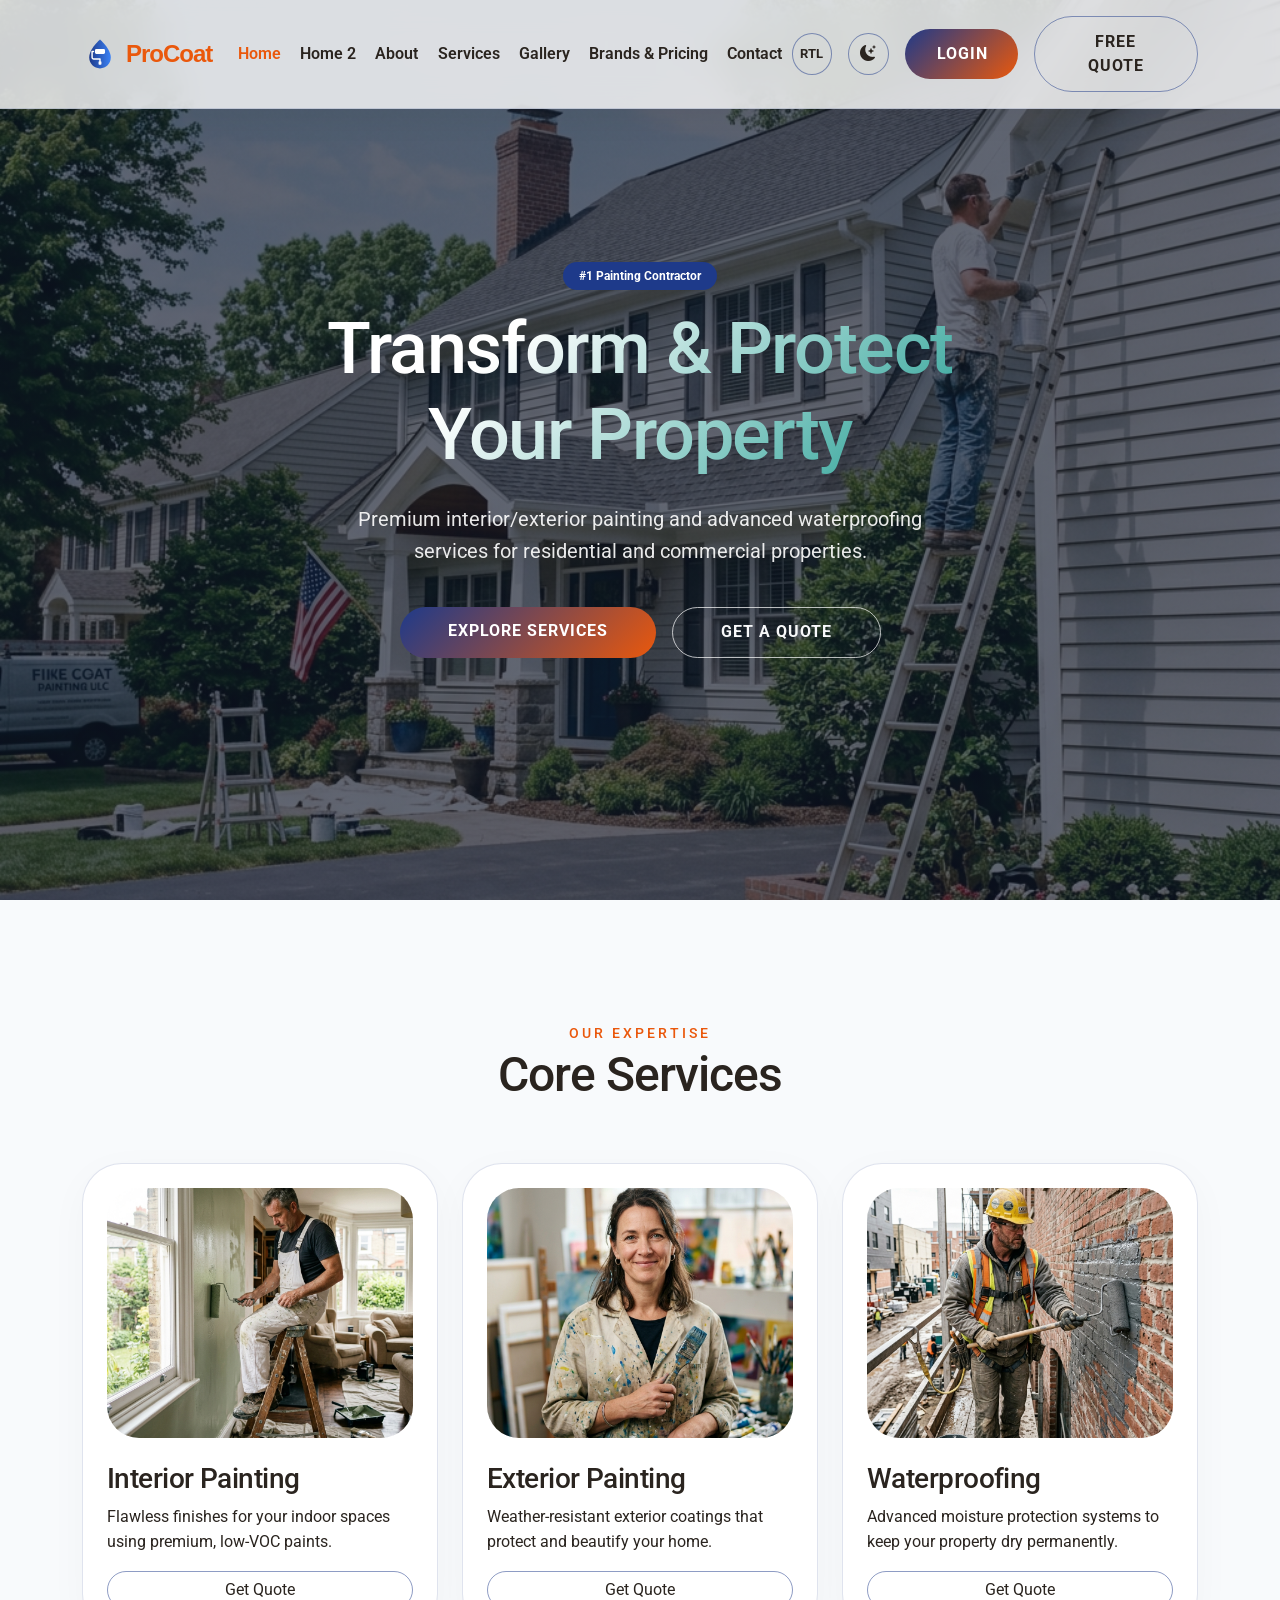
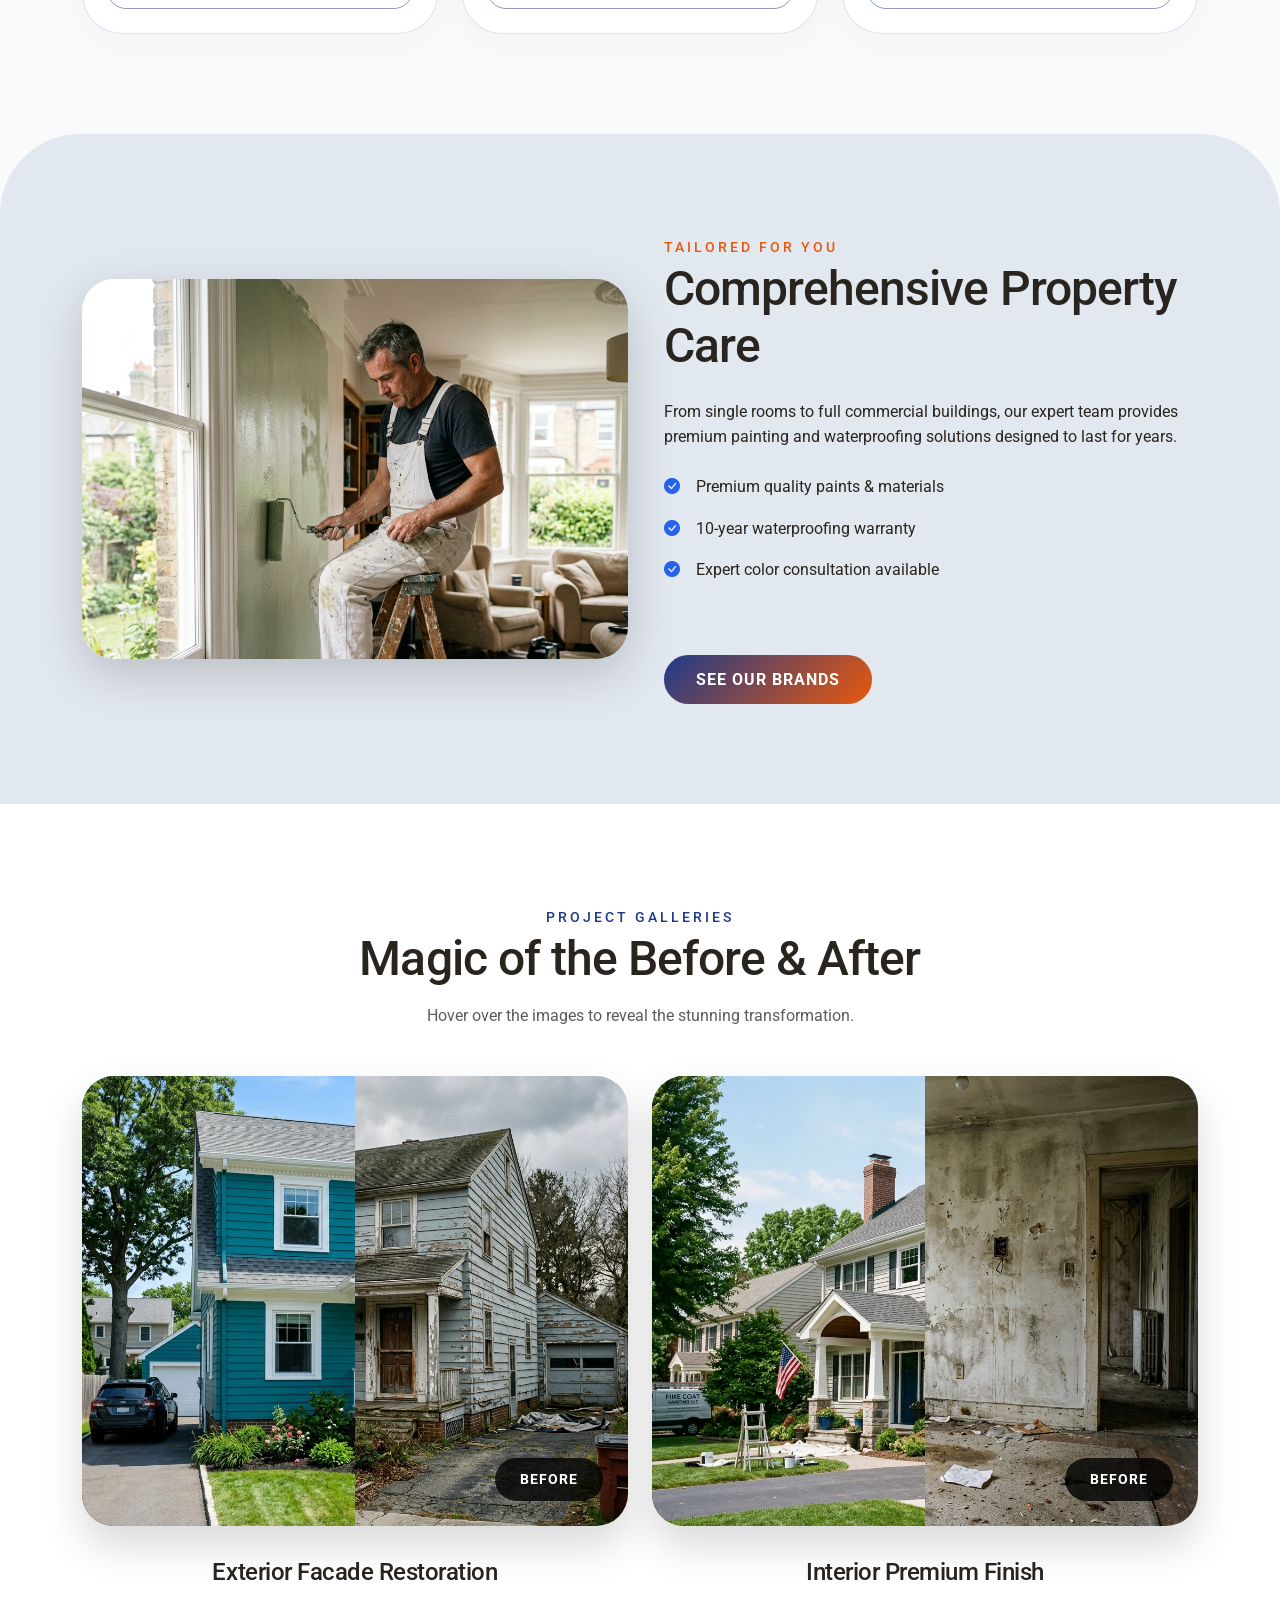
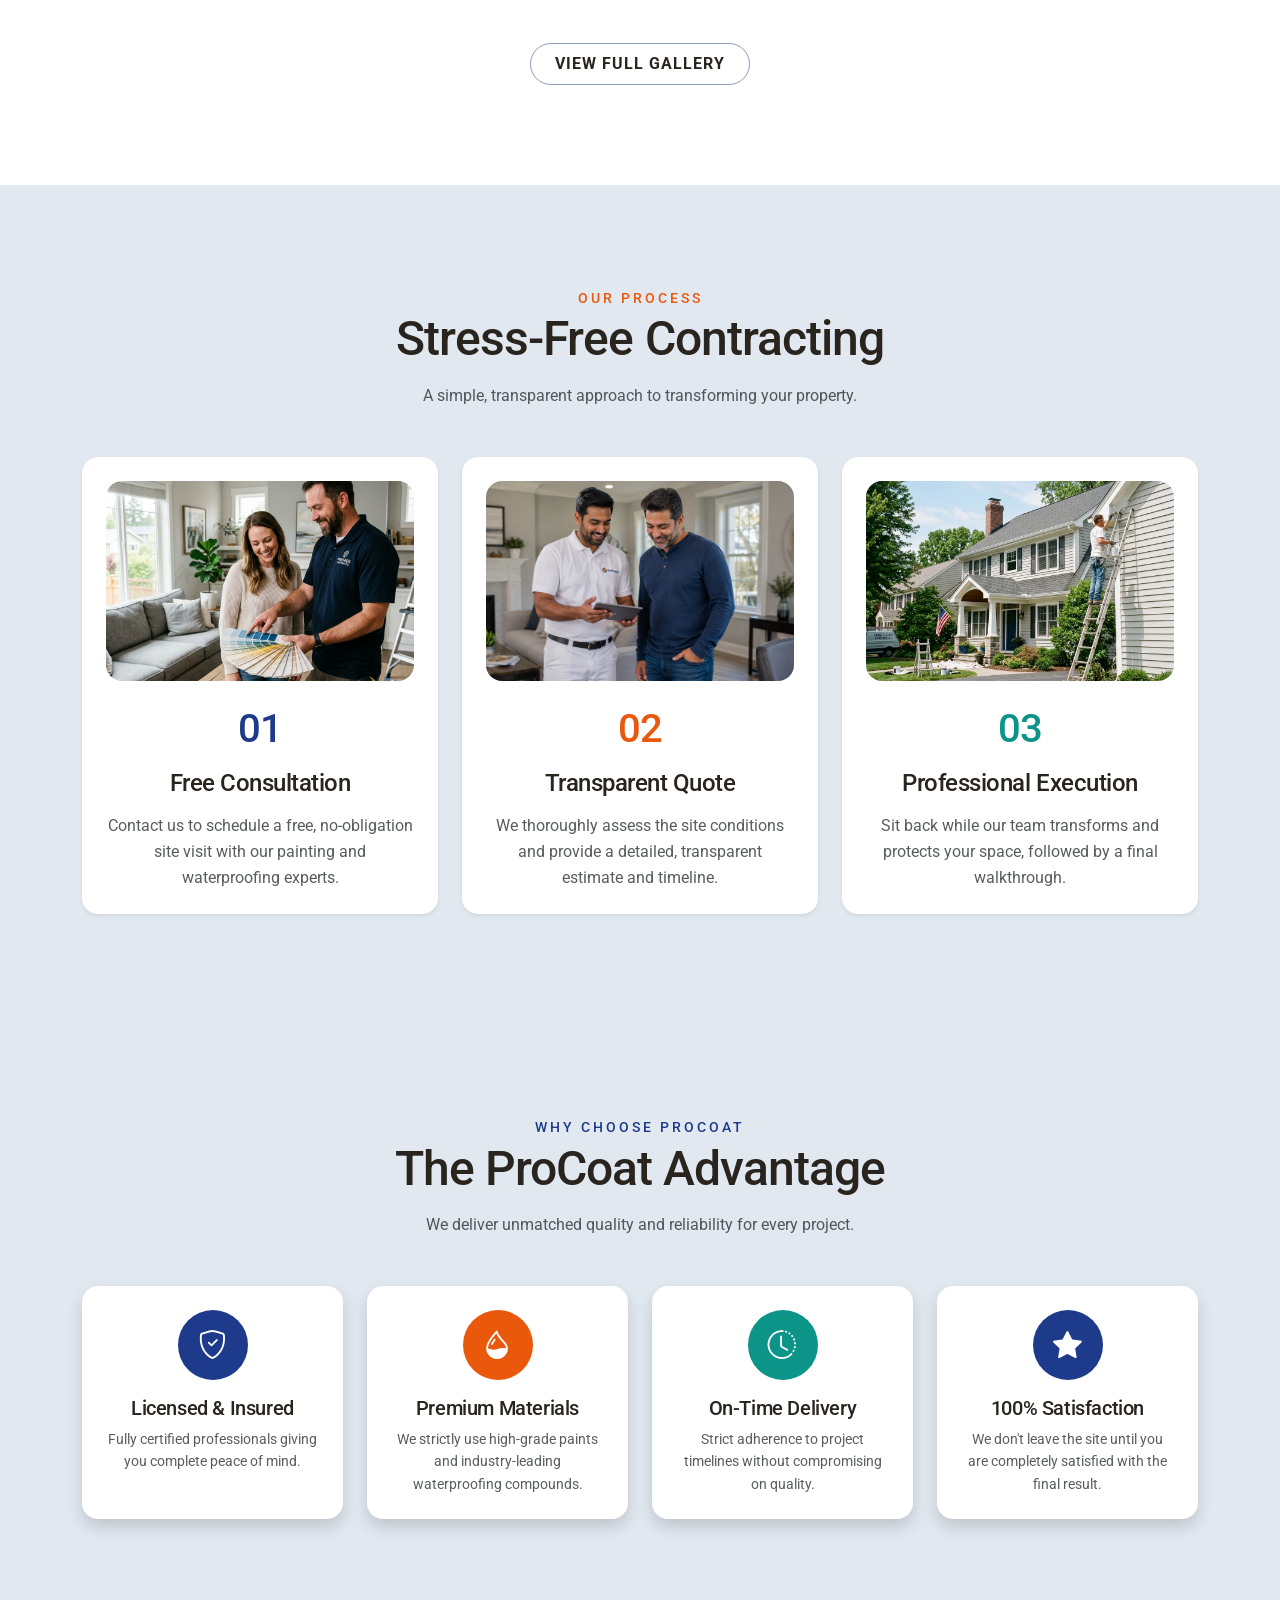
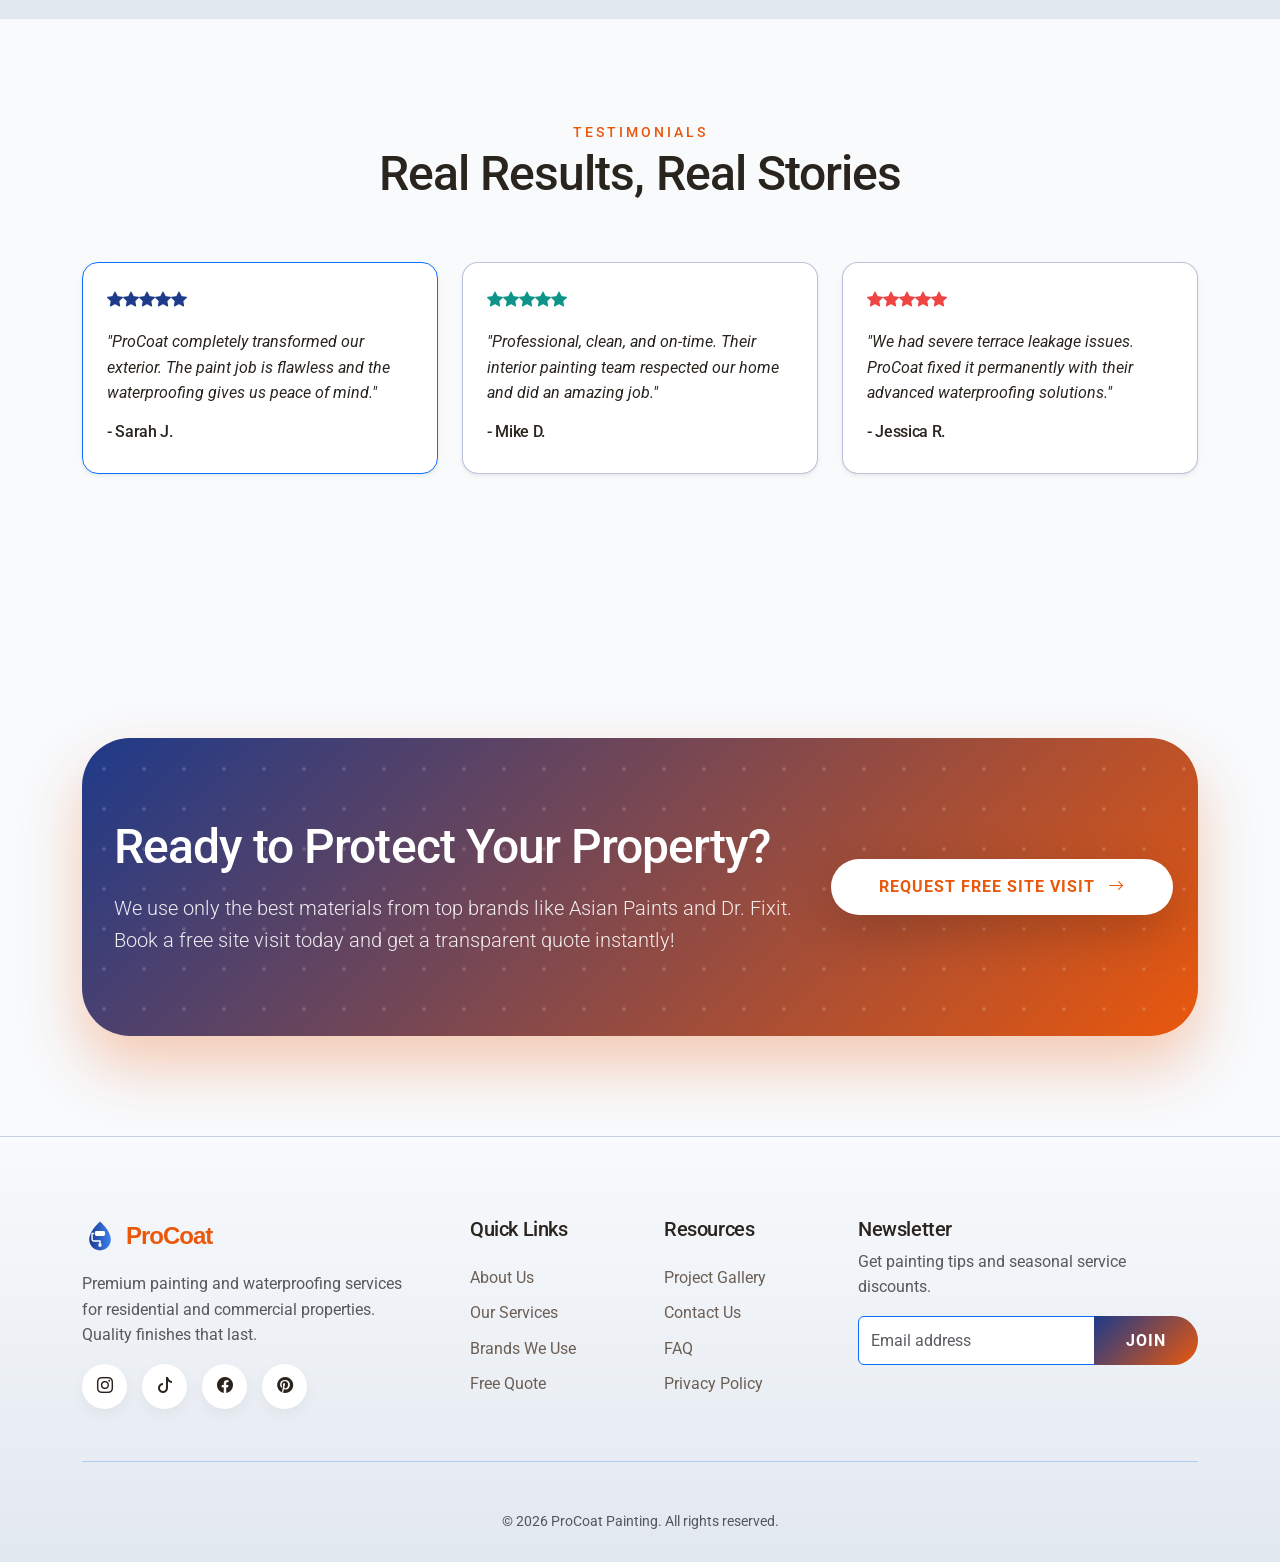
==== index.html @ d63d3aaf "Update logo and fix CSS" ====
<!DOCTYPE html>
<html lang="en">
<head>
    <meta charset="UTF-8">
    <meta name="viewport" content="width=device-width, initial-scale=1.0">
    <title>ProCoat | Premium Painting Service Services for Every Property</title>
    <link rel="icon" href="assets/images/favicon.svg" type="image/svg+xml">
    <meta name="description" content="Premium painting service services for residentials, backyard parties, projects, and corporate propertys. Professional Interior, Exterior, and Waterproofing services.">
    
    <!-- Bootstrap 5 CDN -->
    <link href="https://cdn.jsdelivr.net/npm/bootstrap@5.3.0/dist/css/bootstrap.min.css" rel="stylesheet">
    <!-- Bootstrap Icons -->
    <link rel="stylesheet" href="https://cdn.jsdelivr.net/npm/bootstrap-icons@1.11.0/font/bootstrap-icons.css">
    
    <!-- Custom CSS -->
    <link rel="stylesheet" href="assets/css/style.css">
    <link rel="stylesheet" href="assets/css/dark-mode.css">
    <link rel="stylesheet" href="assets/css/rtl.css">
    
    <style>
        .hero-section {
            background: linear-gradient(rgba(15, 23, 42, 0.65), rgba(15, 23, 42, 0.65)), url('assets/images/exterior_painting.png');
            background-size: cover;
            background-position: center;
            min-height: 100vh;
            display: flex;
            align-items: center;
            color: #ffffff;
        }
        
        .hero-content h1 {
            background: linear-gradient(135deg, #fff 30%, var(--turquoise-splash));
            -webkit-background-clip: text;
            background-clip: text;
            -webkit-text-fill-color: transparent;
            margin-bottom: 1.5rem;
        }
        
        .hero-content p {
            color: rgba(255, 255, 255, 0.9) !important;
        }

        /* Truck Animation */
        @keyframes truckMove {
            0% { transform: translateX(-15px); }
            50% { transform: translateX(15px) translateY(-5px); }
            100% { transform: translateX(-15px); }
        }

        .animated-truck {
            display: inline-block;
            animation: truckMove 4s ease-in-out infinite;
        }
    </style>
</head>
<body data-theme="light">

    <!-- Navbar -->
    <nav class="navbar navbar-expand-xl navbar-custom">
        <div class="container">
            <a class="navbar-brand d-flex align-items-center gap-2" href="index.html" style="text-decoration: none;">
                <svg width="36" height="36" viewBox="0 0 50 50" fill="none" xmlns="http://www.w3.org/2000/svg">
                    <path d="M25 5C25 5 10 18 10 30C10 38.284 16.716 45 25 45C33.284 45 40 38.284 40 30C40 18 25 5 25 5Z" fill="url(#paint_nav)"/>
                    <rect x="18" y="18" width="14" height="7" rx="2" fill="white"/>
                    <path d="M16 21.5H14V30C14 31.105 14.895 32 16 32H25V35" stroke="white" stroke-width="2" stroke-linecap="round" stroke-linejoin="round" fill="none"/>
                    <rect x="23" y="35" width="4" height="5" rx="1" fill="white"/>
                    <defs>
                        <linearGradient id="paint_nav" x1="10" y1="25" x2="40" y2="25" gradientUnits="userSpaceOnUse">
                            <stop stop-color="#1E3A8A"/>
                            <stop offset="1" stop-color="#3B82F6"/>
                        </linearGradient>
                    </defs>
                </svg>
                <span class="fs-4 fw-bolder mb-0" style="color: #1E3A8A; letter-spacing: -1px; font-family: 'Inter', sans-serif;">Pro<span style="color: #3B82F6;">Coat</span></span>
            </a>
            <button class="navbar-toggler" type="button" data-bs-toggle="collapse" data-bs-target="#navbarNav">
                <span class="navbar-toggler-icon"></span>
            </button>
            <div class="collapse navbar-collapse" id="navbarNav">
                                <ul class="navbar-nav mx-auto">
                    <li class="nav-item"><a class="nav-link active" href="index.html">Home</a></li>
                    <li class="nav-item"><a class="nav-link" href="home-2.html">Home 2</a></li>
                    <li class="nav-item"><a class="nav-link" href="about.html">About</a></li>
                    <li class="nav-item"><a class="nav-link" href="services.html">Services</a></li>
                    <li class="nav-item"><a class="nav-link" href="gallery.html">Gallery</a></li>
                    <li class="nav-item"><a class="nav-link" href="pricing.html">Brands & Pricing</a></li>
                    <li class="nav-item"><a class="nav-link" href="contact.html">Contact</a></li>
                    <li class="nav-item d-lg-none mt-2">
                        <div class="d-flex gap-2 px-2 pb-2">
                            <button class="btn btn-project btn-primary-fest flex-fill" onclick="location.href='login.html'">Login</button>
                            <button class="btn btn-project btn-outline-fest flex-fill" onclick="location.href='quote.html'">Free Quote</button>
                        </div>
                    </li>
                </ul>
                <div class="d-flex align-items-center gap-3">
                    <button id="rtl-toggle" class="btn btn-outline-fest nav-icon-btn fw-bold" style="font-size: 0.8rem;">RTL</button>
                    <button id="theme-toggle" class="btn btn-outline-fest nav-icon-btn"><i class="bi bi-moon-stars-fill"></i></button>
                    <button class="btn btn-project btn-primary-fest d-none d-lg-block" onclick="location.href='login.html'">Login</button>
                    <button class="btn btn-project btn-outline-fest d-none d-lg-block" onclick="location.href='quote.html'">Free Quote</button>
                </div>
            </div>
        </div>
    </nav>

    <!-- Hero Section -->
    <header class="hero-section">
        
        <div class="container">
            <div class="row align-items-center justify-content-center">
                <div class="col-lg-8 hero-content text-center" style="z-index: 1;">
                    <span class="badge bg-primary text-dark mb-3 px-3 py-2 rounded-pill">#1 Painting Contractor</span>
                    <h1>Transform & Protect Your Property</h1>
                    <p class="mx-auto">Premium interior/exterior painting and advanced waterproofing services for residential and commercial properties.</p>
                    <div class="d-grid gap-3 d-sm-flex justify-content-sm-center">
                        <a href="services.html" class="btn btn-project btn-primary-fest px-5">Explore Services</a>
                        <a href="quote.html" class="btn btn-project btn-outline-light px-5" style="border: 1px solid rgba(255, 255, 255, 0.7) !important;">Get a Quote</a>
                    </div>
                </div>
            </div>
        </div>
    </header>

    <!-- Section 1: Featured Painting Services -->
    <section class="section-padding">
        <div class="container">
            <div class="section-title">
                <span>Our Expertise</span>
                <h2>Core Services</h2>
            </div>
            <div class="row g-4">
                <div class="col-lg-4 col-md-6">
                    <div class="service-card text-center text-lg-start">
                        <div class="img-wrapper">
                            <img src="assets/images/painter_interior.png" alt="Interior Painting">
                        </div>
                        <h3>Interior Painting</h3>
                        <p>Flawless finishes for your indoor spaces using premium, low-VOC paints.</p>
                        <a href="quote.html" class="btn btn-outline-fest w-100">Get Quote</a>
                    </div>
                </div>
                <div class="col-lg-4 col-md-6">
                    <div class="service-card text-center text-lg-start">
                        <div class="img-wrapper">
                            <img src="assets/images/painter_portrait.png" alt="Exterior Painting">
                        </div>
                        <h3>Exterior Painting</h3>
                        <p>Weather-resistant exterior coatings that protect and beautify your home.</p>
                        <a href="quote.html" class="btn btn-outline-fest w-100">Get Quote</a>
                    </div>
                </div>
                <div class="col-lg-4 col-md-6 mx-auto">
                    <div class="service-card text-center text-lg-start">
                        <div class="img-wrapper">
                            <img src="assets/images/waterproofing_expert.png" alt="Waterproofing">
                        </div>
                        <h3>Waterproofing</h3>
                        <p>Advanced moisture protection systems to keep your property dry permanently.</p>
                        <a href="quote.html" class="btn btn-outline-fest w-100">Get Quote</a>
                    </div>
                </div>
            </div>
        </div>
    </section>

    <!-- Section 2: Residential & Property Packages -->
    <section class="section-padding" style="background: var(--secondary-bg); border-radius: 5rem 5rem 0 0;">
        <div class="container">
            <div class="row align-items-center">
                <div class="col-lg-6 mb-4 mb-lg-0">
                    <img src="assets/images/painter_interior.png" class="img-fluid rounded-5 shadow-lg" alt="House Painting" style="max-height: 380px; width: 100%; object-fit: cover; object-position: top;">
                </div>
                <div class="col-lg-6 px-lg-4 text-center text-lg-start">
                    <div class="section-title text-center text-lg-start mb-4">
                        <span>Tailored for You</span>
                        <h2>Comprehensive Property Care</h2>
                    </div>
                    <p class="mb-4">From single rooms to full commercial buildings, our expert team provides premium painting and waterproofing solutions designed to last for years.</p>
                    <ul class="list-unstyled mb-5 d-inline-block text-start">
                        <li class="mb-3 d-flex align-items-center gap-3"><i class="bi bi-check-circle-fill text-success"></i> Premium quality paints & materials</li>
                        <li class="mb-3 d-flex align-items-center gap-3"><i class="bi bi-check-circle-fill text-success"></i> 10-year waterproofing warranty</li>
                        <li class="mb-3 d-flex align-items-center gap-3"><i class="bi bi-check-circle-fill text-success"></i> Expert color consultation available</li>
                    </ul>
                    <div class="mt-2">
                        <a href="brands.html" class="btn btn-project btn-primary-fest">See Our Brands</a>
                    </div>
                </div>
            </div>
        </div>
    </section>


    
    <!-- Unique Section 1: Interactive Transformations -->
    <section class="section-padding" style="background: var(--card-bg);">
        <div class="container">
            <div class="section-title text-center mb-5">
                <span class="text-primary">Project Galleries</span>
                <h2>Magic of the Before & After</h2>
                <p class="text-muted mt-2">Hover over the images to reveal the stunning transformation.</p>
            </div>
            <div class="row g-4">
                <div class="col-lg-6">
                    <div class="ba-showcase-wrap">
                        <!-- Before Image (Bottom) -->
                        <img src="assets/images/before_after_exterior_before.png" class="ba-img" alt="Before Exterior Painting">
                        <!-- After Image (Top with clip-path) -->
                        <img src="assets/images/before_after_exterior_after.png" class="ba-img ba-after" alt="After Exterior Painting">
                        
                        <div class="ba-label ba-label-before">Before</div>
                        <div class="ba-label ba-label-after">After Transformation</div>
                    </div>
                    <h4 class="text-center">Exterior Facade Restoration</h4>
                </div>
                <div class="col-lg-6">
                    <div class="ba-showcase-wrap">
                        <!-- Before Image (Bottom) -->
                        <img src="assets/images/before_after_interior_before.png" class="ba-img" alt="Before Waterproofing">
                        <!-- After Image (Top with clip-path) -->
                        <img src="assets/images/exterior_painting.png" class="ba-img ba-after" alt="After Interior Painting">
                        
                        <div class="ba-label ba-label-before">Before</div>
                        <div class="ba-label ba-label-after">After Transformation</div>
                    </div>
                    <h4 class="text-center">Interior Premium Finish</h4>
                </div>
            </div>
            <div class="text-center mt-5">
                <a href="gallery.html" class="btn btn-project btn-outline-fest px-4 py-2">View Full Gallery</a>
            </div>
        </div>
    </section>



    <!-- Section 4: How It Works -->
    <section class="section-padding" style="background: var(--secondary-bg);">
        <div class="container">
            <div class="section-title text-center mb-5">
                <span class="text-info">Our Process</span>
                <h2 class="text-main">Stress-Free Contracting</h2>
                <p class="text-muted mt-2">A simple, transparent approach to transforming your property.</p>
            </div>
            <div class="row g-4 justify-content-center">
                <!-- Step 1 -->
                <div class="col-md-6 col-lg-4">
                    <div class="service-card p-4 text-center h-100 shadow-sm border-0 rounded-4" style="background: var(--card-bg);">
                        <img src="assets/images/contractor_client.png" class="img-fluid rounded-4 mb-4" alt="Consultation" style="height: 200px; width: 100%; object-fit: cover;">
                        <div class="h1 text-primary fw-bold mb-3">01</div>
                        <h4 class="text-main mb-3">Free Consultation</h4>
                        <p class="text-muted mb-0">Contact us to schedule a free, no-obligation site visit with our painting and waterproofing experts.</p>
                    </div>
                </div>
                <!-- Step 2 -->
                <div class="col-md-6 col-lg-4">
                    <div class="service-card p-4 text-center h-100 shadow-sm border-0 rounded-4" style="background: var(--card-bg);">
                        <img src="assets/images/hero_pricing.png" class="img-fluid rounded-4 mb-4" alt="Estimate" style="height: 200px; width: 100%; object-fit: cover;">
                        <div class="h1 text-orange fw-bold mb-3">02</div>
                        <h4 class="text-main mb-3">Transparent Quote</h4>
                        <p class="text-muted mb-0">We thoroughly assess the site conditions and provide a detailed, transparent estimate and timeline.</p>
                    </div>
                </div>
                <!-- Step 3 -->
                <div class="col-md-6 col-lg-4">
                    <div class="service-card p-4 text-center h-100 shadow-sm border-0 rounded-4" style="background: var(--card-bg);">
                        <img src="assets/images/exterior_painting.png" class="img-fluid rounded-4 mb-4" alt="Execution" style="height: 200px; width: 100%; object-fit: cover;">
                        <div class="h1 text-info fw-bold mb-3">03</div>
                        <h4 class="text-main mb-3">Professional Execution</h4>
                        <p class="text-muted mb-0">Sit back while our team transforms and protects your space, followed by a final walkthrough.</p>
                    </div>
                </div>
            </div>
        </div>
    </section>

    
    <!-- New Section: Why Choose Us -->
    <section class="section-padding" style="background: var(--secondary-bg);">
        <div class="container">
            <div class="section-title text-center mb-5">
                <span class="text-primary">Why Choose ProCoat</span>
                <h2>The ProCoat Advantage</h2>
                <p class="text-muted mt-2">We deliver unmatched quality and reliability for every project.</p>
            </div>
            <div class="row g-4 text-center">
                <div class="col-md-6 col-lg-3">
                    <div class="p-4 rounded-4 h-100 shadow border-0" style="background: var(--card-bg); transition: transform 0.3s ease;" onmouseover="this.style.transform='translateY(-10px)'" onmouseout="this.style.transform='translateY(0)'">
                        <div class="icon-circle bg-primary text-white mb-3 mx-auto d-flex align-items-center justify-content-center" style="width: 70px; height: 70px; border-radius: 50%; font-size: 1.8rem;">
                            <i class="bi bi-shield-check"></i>
                        </div>
                        <h5 class="fw-bold">Licensed & Insured</h5>
                        <p class="text-muted mb-0 small">Fully certified professionals giving you complete peace of mind.</p>
                    </div>
                </div>
                <div class="col-md-6 col-lg-3">
                    <div class="p-4 rounded-4 h-100 shadow border-0" style="background: var(--card-bg); transition: transform 0.3s ease;" onmouseover="this.style.transform='translateY(-10px)'" onmouseout="this.style.transform='translateY(0)'">
                        <div class="icon-circle text-white mb-3 mx-auto d-flex align-items-center justify-content-center" style="background: var(--sky-orange); width: 70px; height: 70px; border-radius: 50%; font-size: 1.8rem;">
                            <i class="bi bi-droplet-half"></i>
                        </div>
                        <h5 class="fw-bold">Premium Materials</h5>
                        <p class="text-muted mb-0 small">We strictly use high-grade paints and industry-leading waterproofing compounds.</p>
                    </div>
                </div>
                <div class="col-md-6 col-lg-3">
                    <div class="p-4 rounded-4 h-100 shadow border-0" style="background: var(--card-bg); transition: transform 0.3s ease;" onmouseover="this.style.transform='translateY(-10px)'" onmouseout="this.style.transform='translateY(0)'">
                        <div class="icon-circle bg-info text-white mb-3 mx-auto d-flex align-items-center justify-content-center" style="width: 70px; height: 70px; border-radius: 50%; font-size: 1.8rem;">
                            <i class="bi bi-clock-history"></i>
                        </div>
                        <h5 class="fw-bold">On-Time Delivery</h5>
                        <p class="text-muted mb-0 small">Strict adherence to project timelines without compromising on quality.</p>
                    </div>
                </div>
                <div class="col-md-6 col-lg-3">
                    <div class="p-4 rounded-4 h-100 shadow border-0" style="background: var(--card-bg); transition: transform 0.3s ease;" onmouseover="this.style.transform='translateY(-10px)'" onmouseout="this.style.transform='translateY(0)'">
                        <div class="icon-circle text-white mb-3 mx-auto d-flex align-items-center justify-content-center" style="background: var(--sunflower-yellow); width: 70px; height: 70px; border-radius: 50%; font-size: 1.8rem;">
                            <i class="bi bi-star-fill"></i>
                        </div>
                        <h5 class="fw-bold">100% Satisfaction</h5>
                        <p class="text-muted mb-0 small">We don't leave the site until you are completely satisfied with the final result.</p>
                    </div>
                </div>
            </div>
        </div>
    </section>

    <!-- Section 5: Customer Project Highlights -->
    <section class="section-padding">
        <div class="container">
            <div class="section-title">
                <span>Testimonials</span>
                <h2>Real Results, Real Stories</h2>
            </div>
            <div class="row g-4">
                <div class="col-md-4">
                    <div class="p-4 rounded-4 shadow-sm border border-primary h-100 d-flex flex-column" style="background: var(--card-bg);">
                        <div class="mb-3 text-primary">
                            <i class="bi bi-star-fill"></i><i class="bi bi-star-fill"></i><i class="bi bi-star-fill"></i><i class="bi bi-star-fill"></i><i class="bi bi-star-fill"></i>
                        </div>
                        <p class="fst-italic">"ProCoat completely transformed our exterior. The paint job is flawless and the waterproofing gives us peace of mind."</p>
                        <h6 class="fw-bold mt-auto">- Sarah J.</h6>
                    </div>
                </div>
                <div class="col-md-4">
                    <div class="p-4 rounded-4 shadow-sm border border-info h-100 d-flex flex-column" style="background: var(--card-bg);">
                        <div class="mb-3 text-info">
                            <i class="bi bi-star-fill"></i><i class="bi bi-star-fill"></i><i class="bi bi-star-fill"></i><i class="bi bi-star-fill"></i><i class="bi bi-star-fill"></i>
                        </div>
                        <p class="fst-italic">"Professional, clean, and on-time. Their interior painting team respected our home and did an amazing job."</p>
                        <h6 class="fw-bold mt-auto">- Mike D.</h6>
                    </div>
                </div>
                <div class="col-md-4">
                    <div class="p-4 rounded-4 shadow-sm border border-danger h-100 d-flex flex-column" style="background: var(--card-bg);">
                        <div class="mb-3 text-danger">
                            <i class="bi bi-star-fill"></i><i class="bi bi-star-fill"></i><i class="bi bi-star-fill"></i><i class="bi bi-star-fill"></i><i class="bi bi-star-fill"></i>
                        </div>
                        <p class="fst-italic">"We had severe terrace leakage issues. ProCoat fixed it permanently with their advanced waterproofing solutions."</p>
                        <h6 class="fw-bold mt-auto">- Jessica R.</h6>
                    </div>
                </div>
            </div>
        </div>
    </section>

    <!-- Footer -->

    <!-- Unique Section 2: Floating CTA -->
    <section class="section-padding">
        <div class="container">
            <div class="floating-cta-section">
                <div class="floating-cta-bg-pattern"></div>
                <div class="floating-cta-content row align-items-center">
                    <div class="col-lg-8 text-center text-lg-start mb-4 mb-lg-0">
                        <h2 class="display-5 fw-bold mb-3 text-white">Ready to Protect Your Property?</h2>
                        <p class="lead mb-0" style="color: rgba(255,255,255,0.9);">
                            We use only the best materials from top brands like Asian Paints and Dr. Fixit. 
                            Book a free site visit today and get a transparent quote instantly!
                        </p>
                    </div>
                    <div class="col-lg-4 text-center text-lg-end">
                        <a href="quote.html" class="btn btn-project pulse-btn-white px-4 px-md-5 py-3 fs-6 fs-md-5 rounded-pill shadow-lg text-nowrap">
                            Request Free Site Visit <i class="bi bi-arrow-right ms-2"></i>
                        </a>
                    </div>
                </div>
            </div>
        </div>
    </section>
    <footer>
        <div class="container">
            <div class="row g-5">
                <div class="col-lg-4">
                    <a class="footer-logo d-flex align-items-center gap-2 mb-3" href="index.html" style="text-decoration: none;">
                        <svg width="36" height="36" viewBox="0 0 50 50" fill="none" xmlns="http://www.w3.org/2000/svg">
                            <path d="M25 5C25 5 10 18 10 30C10 38.284 16.716 45 25 45C33.284 45 40 38.284 40 30C40 18 25 5 25 5Z" fill="url(#paint_foot)"/>
                            <rect x="18" y="18" width="14" height="7" rx="2" fill="white"/>
                            <path d="M16 21.5H14V30C14 31.105 14.895 32 16 32H25V35" stroke="white" stroke-width="2" stroke-linecap="round" stroke-linejoin="round" fill="none"/>
                            <rect x="23" y="35" width="4" height="5" rx="1" fill="white"/>
                            <defs>
                                <linearGradient id="paint_foot" x1="10" y1="25" x2="40" y2="25" gradientUnits="userSpaceOnUse">
                                    <stop stop-color="#1E3A8A"/>
                                    <stop offset="1" stop-color="#3B82F6"/>
                                </linearGradient>
                            </defs>
                        </svg>
                        <span class="fs-4 fw-bolder mb-0" style="letter-spacing: -1px; font-family: 'Inter', sans-serif;">
                            <span class="text-dark">Pro</span><span style="color: #3B82F6;">Coat</span>
                        </span>
                    </a>
                    <p class="text-muted">Premium painting and waterproofing services for residential and commercial properties. Quality finishes that last.</p>
                    <div class="social-icons">
                        <a href="#" class="social-icon"><i class="bi bi-instagram"></i></a>
                        <a href="#" class="social-icon"><i class="bi bi-tiktok"></i></a>
                        <a href="#" class="social-icon"><i class="bi bi-facebook"></i></a>
                        <a href="#" class="social-icon"><i class="bi bi-pinterest"></i></a>
                    </div>
                </div>
                <div class="col-lg-2 footer-links">
                    <h5>Quick Links</h5>
                    <ul>
                        <li><a href="about.html">About Us</a></li>
                        <li><a href="services.html">Our Services</a></li>
                        <li><a href="brands.html">Brands We Use</a></li>
                        <li><a href="quote.html">Free Quote</a></li>
                    </ul>
                </div>
                <div class="col-lg-2 footer-links">
                    <h5>Resources</h5>
                    <ul>
                        <li><a href="gallery.html">Project Gallery</a></li>
                        <li><a href="contact.html">Contact Us</a></li>
                        <li><a href="#">FAQ</a></li>
                        <li><a href="#">Privacy Policy</a></li>
                    </ul>
                </div>
                <div class="col-lg-4">
                    <h5>Newsletter</h5>
                    <p class="text-muted">Get painting tips and seasonal service discounts.</p>
                    <div class="input-group mb-3">
                        <input type="text" class="form-control rounded-pill-start border-primary" placeholder="Email address">
                        <button class="btn btn-project btn-primary-fest rounded-pill-end" type="button">Join</button>
                    </div>
                </div>
            </div>
            <hr class="my-5 border-primary opacity-25">
            <div class="text-center text-muted small">
                &copy; 2026 ProCoat Painting. All rights reserved.
            </div>
        </div>
    </footer>

    <!-- Bootstrap JS -->
    <script src="https://cdn.jsdelivr.net/npm/bootstrap@5.3.0/dist/js/bootstrap.bundle.min.js"></script>
    <!-- Custom JS -->
    <script src="assets/js/main.js"></script>
</body>
</html>
---- assets/css/style.css ----
@import url('https://fonts.googleapis.com/css2?family=Roboto:wght@300;400;500;600;700;800&display=swap');

:root {
    --primary-bg: #f8fafc;
    --secondary-bg: #e2e8f0;
    --card-bg: #ffffff;
    --sunflower-yellow: #1e3a8a;
    --sky-orange: #ea580c;
    --turquoise-splash: #0d9488;
    --fresh-grass: #2563eb;
    --playful-red: #ef4444;
    --text-main: #2a241f;
    --text-muted: #6b5f55;
    --border-color: rgba(30, 58, 138, 0.14);
    --shadow-glow: rgba(6, 182, 212, 0.18);
    --font-main: 'Roboto', sans-serif;
    --transition: all 0.4s cubic-bezier(0.175, 0.885, 0.32, 1.275);
}

/* Base Styles */
html {
    overflow-x: clip;
}

body {
    font-family: var(--font-main);
    background-color: var(--primary-bg);
    color: var(--text-main);
    overflow-x: hidden;
    line-height: 1.6;
}

h1, h2, h3, h4, h5, h6,
.h1, .h2, .h3, .h4, .h5, .h6,
.display-1, .display-2, .display-3, .display-4, .display-5, .display-6,
h1.fw-bold, h2.fw-bold, h3.fw-bold, h4.fw-bold, h5.fw-bold, h6.fw-bold,
.h1.fw-bold, .h2.fw-bold, .h3.fw-bold, .h4.fw-bold, .h5.fw-bold, .h6.fw-bold,
.display-1.fw-bold, .display-2.fw-bold, .display-3.fw-bold, .display-4.fw-bold, .display-5.fw-bold, .display-6.fw-bold {
    font-weight: 500 !important;
    letter-spacing: -0.02em;
}

a {
    text-decoration: none;
    transition: var(--transition);
}

/* Navbar Style */
.navbar-custom {
    background: rgba(255, 255, 255, 0.8);
    backdrop-filter: blur(15px);
    -webkit-backdrop-filter: blur(15px);
    border-bottom: 1px solid var(--border-color);
    padding: 1rem 0;
    transition: var(--transition);
    box-shadow: 0 10px 30px rgba(0,0,0,0.05);
    position: fixed;
    top: 0;
    left: 0;
    right: 0;
    z-index: 1030;
    width: 100%;
}

.navbar-custom.navbar-scrolled {
    box-shadow: 0 10px 30px rgba(0,0,0,0.1);
}

/* Fix for content hidden behind fixed navbar on subpages */
header.section-padding:first-of-type,
section.section-padding:first-of-type {
    padding-top: 120px !important;
}

.nav-link {
    color: var(--text-main);
    font-weight: 600;
    padding: 0.5rem 0.6rem !important;
    margin: 0;
    border-radius: 1rem;
}

.nav-link:hover, .nav-link.active {
    background: transparent;
    color: var(--sky-orange) !important;
}

.navbar-brand,
.navbar-brand:hover,
.navbar-brand:focus {
    font-weight: 800;
    font-size: 1.5rem;
    color: var(--sky-orange) !important;
    display: flex;
    align-items: center;
    gap: 10px;
}

.navbar-brand span {
    color: var(--sky-orange) !important;
}

.navbar-brand i {
    color: var(--sunflower-yellow);
    font-size: 1.8rem;
}

/* Button Styles */
.btn-project {
    padding: 0.8rem 2rem;
    border-radius: 50px;
    font-weight: 700;
    text-transform: uppercase;
    letter-spacing: 1px;
    transition: var(--transition);
    border: none;
    position: relative;
    overflow: hidden;
    z-index: 1;
}

.btn-project::before {
    content: '';
    position: absolute;
    top: 0;
    left: 0;
    width: 0%;
    height: 100%;
    background: rgba(255,255,255,0.2);
    transition: var(--transition);
    z-index: -1;
}

.btn-project:hover::before {
    width: 100%;
}

.btn-project:hover {
    transform: translateY(-5px);
    box-shadow: 0 15px 30px rgba(0,0,0,0.1);
}

.btn-primary-fest {
    background: linear-gradient(135deg, var(--sunflower-yellow), var(--sky-orange));
    color: white;
}

.btn-secondary-fest {
    background: linear-gradient(135deg, var(--turquoise-splash), var(--fresh-grass));
    color: white;
}

.btn-outline-fest {
    background: transparent;
    border: 1px solid var(--sunflower-yellow);
    border-radius: 50px;
    color: var(--text-main);
    transition: var(--transition);
}

.btn-outline-fest:hover {
    background: var(--sunflower-yellow);
    color: #2a241f;
}

.nav-icon-btn {
    width: 42px;
    height: 42px;
    display: flex;
    align-items: center;
    justify-content: center;
    padding: 0 !important;
    border-radius: 50%;
}

/* Card Styles */
.service-card {
    background: var(--card-bg);
    border-radius: 2.5rem;
    border: 1px solid var(--border-color);
    padding: 1.5rem;
    transition: var(--transition);
    height: 100%;
    box-shadow: 0 10px 40px rgba(0,0,0,0.03);
    position: relative;
    overflow: hidden;
    display: flex;
    flex-direction: column;
}

.service-card .btn-project,
.service-card .btn-outline-fest {
    margin-top: auto;
}

.service-card:hover {
    transform: translateY(-15px) scale(1.02);
    box-shadow: 0 25px 60px var(--shadow-glow);
}

.service-card .img-wrapper {
    border-radius: 2rem;
    overflow: hidden;
    height: 250px;
    margin-bottom: 1.5rem;
}

.service-card img {
    width: 100%;
    height: 100%;
    object-fit: cover;
    transition: var(--transition);
}

.service-card:hover img {
    transform: scale(1.1);
}

/* Hero Sections */
.hero-section {
    padding: 120px 0 100px;
    position: relative;
    overflow: hidden;
}

.hero-content h1 {
    font-size: 4.5rem;
    margin-bottom: 1.5rem;
    background: linear-gradient(135deg, var(--text-main) 30%, var(--sky-orange));
    -webkit-background-clip: text;
    background-clip: text;
    -webkit-text-fill-color: transparent;
}

.hero-content p {
    font-size: 1.25rem;
    color: var(--text-muted);
    margin-bottom: 2.5rem;
    max-width: 600px;
}

/* Confetti Effect Container */
#confetti-canvas {
    position: absolute;
    top: 0;
    left: 0;
    width: 100%;
    height: 100%;
    pointer-propertys: none;
    z-index: 0;
}

/* Sections */
.section-padding {
    padding: 100px 0;
}

.section-title {
    margin-bottom: 60px;
    text-align: center;
}

.section-title h2 {
    font-size: 3rem;
    margin-bottom: 15px;
}

.section-title span {
    color: var(--sky-orange);
    text-transform: uppercase;
    font-weight: 500;
    letter-spacing: 3px;
    font-size: 0.9rem;
}

/* Footer */
footer {
    background: linear-gradient(180deg, var(--primary-bg), var(--secondary-bg));
    padding: 80px 0 30px;
    border-top: 1px solid var(--border-color);
}

.footer-logo,
.footer-logo:hover,
.footer-logo:focus {
    font-size: 1.5rem;
    font-weight: 800;
    margin-bottom: 1.5rem;
    display: flex;
    align-items: center;
    gap: 10px;
    color: var(--sky-orange) !important;
}

.footer-logo span {
    color: var(--sky-orange) !important;
}

.footer-logo i {
    color: var(--sunflower-yellow);
    font-size: 1.8rem;
}

.footer-links h5 {
    margin-bottom: 1.5rem;
}

.footer-links ul {
    list-style: none;
    padding: 0;
}

.footer-links ul li {
    margin-bottom: 10px;
}

.footer-links ul li a {
    color: var(--text-muted);
}

.footer-links ul li a:hover {
    color: var(--sky-orange);
    padding-left: 5px;
}

.social-icons {
    display: flex;
    gap: 15px;
}

.social-icon {
    width: 45px;
    height: 45px;
    border-radius: 50%;
    background: white;
    display: flex;
    align-items: center;
    justify-content: center;
    color: var(--text-main);
    box-shadow: 0 5px 15px rgba(0,0,0,0.05);
}

.social-icon:hover {
    background: var(--sunflower-yellow);
    color: white;
    transform: rotate(360deg);
}

/* Responsive Utilities */
@media (max-width: 992px) {
    .hero-content h1 {
        font-size: 3.5rem;
    }
    .hero-content {
        text-align: center;
    }
    .hero-content p {
        margin-left: auto;
        margin-right: auto;
    }
}

@media (max-width: 768px) {
    .hero-content h1 {
        font-size: 2.8rem;
    }
    .section-title h2 {
        font-size: 2.2rem;
    }
    .section-padding {
        padding: 60px 0;
    }
}

@media (max-width: 425px) {
    .hero-content h1 {
        font-size: 2.2rem;
    }
}

/* Back to Top Button */
.back-to-top {
    position: fixed;
    bottom: 30px;
    right: 30px;
    width: 50px;
    height: 50px;
    background: linear-gradient(135deg, var(--sunflower-yellow), var(--sky-orange));
    color: white;
    border-radius: 50%;
    display: flex;
    align-items: center;
    justify-content: center;
    font-size: 1.5rem;
    cursor: pointer;
    z-index: 1000;
    opacity: 0;
    visibility: hidden;
    transition: var(--transition);
    box-shadow: 0 10px 25px rgba(234, 88, 12, 0.3);
}

.back-to-top.show {
    opacity: 1;
    visibility: visible;
}

.back-to-top:hover {
    background: var(--text-main);
    transform: translateY(-5px) scale(1.1);
    box-shadow: 0 15px 30px rgba(0,0,0,0.2);
    color: var(--sunflower-yellow);
}

/* Global Link Hover */
.hover-highlight {
    transition: color 0.3s ease;
    text-decoration: none;
    color: var(--sky-orange) !important;
}
.hover-highlight:hover {
    color: var(--playful-red) !important;
}
/* Mobile Nav Buttons */
@media (max-width: 991.98px) {
    .navbar-collapse .btn-project {
        font-size: 0.85rem;
        padding: 0.5rem 1rem;
    }
}

/* Prproperty horizontal overflow on all screen sizes */
@media (max-width: 991.98px) {
    .container,
    .container-fluid,
    section,
    header,
    footer {
        max-width: 100%;
        overflow-x: clip;
    }

    img {
        max-width: 100%;
        height: auto;
    }

    /* Fix wide hero sections */
    .hero-section,
    .hero-sec,
    [class*='hero'] {
        max-width: 100vw;
        overflow: clip;
    }
}

/* Accordion Custom Styling */
.accordion-button {
    color: var(--text-main) !important;
    background-color: var(--card-bg) !important;
}

.accordion-button:not(.collapsed) {
    color: var(--text-main) !important;
    background-color: var(--primary-bg) !important;
    font-weight: 600;
}

.accordion-button:focus {
    box-shadow: none !important;
    border-color: var(--sky-orange);
}
.accordion-item {
    background-color: var(--card-bg);
    border-color: var(--border-color) !important;
}

/* ============================================
   SUBTLE BORDERS — Global Cleanup
   Replace heavy Bootstrap colored borders with
   barely-visible, refined alternatives
   ============================================ */

/* Soften form inputs — replace hard yellow border */
.form-control.border-warning,
.form-select.border-warning,
.input-group-text.border-warning {
    border-color: rgba(30, 58, 138, 0.35) !important;
    border-width: 1px !important;
}
.form-check-input.border-warning {
    border-color: rgba(30, 58, 138, 0.45) !important;
}

/* Soften colored card/section borders */
.border-warning {
    border-color: rgba(30, 58, 138, 0.3) !important;
}
.border-info,
.border-danger,
.border-success {
    border-color: rgba(30, 58, 138, 0.3) !important;
}

/* Remove thick border from how-it-works image */
.border-5 {
    border-width: 1px !important;
}

/* Soften btn-outline-fest border */
.btn-outline-fest {
    border-color: rgba(30, 58, 138, 0.5) !important;
}

/* Soften footer hr */
hr.border-warning {
    border-color: rgba(30, 58, 138, 0.15) !important;
}

/* Soften booking setup guide button border */
.btn-setup-guide {
    border-width: 1px !important;
    border-color: rgba(30, 58, 138, 0.4) !important;
}

/* Soften popular-card highlight (pricing page) */
.popular-card {
    border-width: 1px !important;
    border-color: rgba(30, 58, 138, 0.55) !important;
}

/* ============================================
   LIGHT MODE BRAND COLOR ENFORCEMENT
   Remap all Bootstrap blue/teal/off-brand
   utility classes to warm brand palette
   (Sunflower Yellow + Sky Orange)
   ============================================ */

/* --- text colors --- */
.text-info { color: var(--turquoise-splash) !important; }
.text-primary { color: var(--sunflower-yellow) !important; }
.text-success { color: var(--fresh-grass) !important; }
.text-danger { color: var(--playful-red) !important; }
.text-warning { color: #f59e0b !important; } /* Stars should remain gold */
.text-orange { color: var(--sky-orange) !important; } /* Define custom orange */

/* --- backgrounds --- */
.bg-info { background-color: var(--turquoise-splash) !important; color: white !important; }
.bg-primary { background-color: var(--sunflower-yellow) !important; color: white !important; }
.bg-success { background-color: var(--fresh-grass) !important; color: white !important; }
.bg-danger { background-color: var(--playful-red) !important; color: white !important; }
.bg-warning { background-color: var(--sunflower-yellow) !important; color: white !important; } /* Main brand highlight */
.bg-primary-subtle { background-color: rgba(30, 58, 138, 0.1) !important; }

/* --- badges and progress bars --- */
.badge.bg-info { background-color: var(--turquoise-splash) !important; color: white !important; }
.badge.bg-warning { background-color: var(--sunflower-yellow) !important; color: white !important; }
.badge.bg-danger { background-color: var(--playful-red) !important; color: white !important; }
.badge.bg-success { background-color: var(--fresh-grass) !important; color: white !important; }

.progress-bar.bg-info { background-color: var(--turquoise-splash) !important; }
.progress-bar.bg-success { background-color: var(--fresh-grass) !important; }
.progress-bar.bg-danger { background-color: var(--playful-red) !important; }
.progress-bar.bg-warning { background-color: var(--sky-orange) !important; }

/* --- buttons and icons --- */
.btn-secondary-fest {
    background: linear-gradient(135deg, var(--sunflower-yellow), var(--sky-orange)) !important;
    color: white !important;
}
[class*="bg-info"].rounded-circle,
[class*="bg-info"][class*="rounded-circle"] {
    background-color: rgba(13, 148, 136, 0.15) !important;
    color: var(--turquoise-splash) !important;
}
.section-title span.text-info,
span.text-info {
    color: var(--sky-orange) !important;
}
h5.text-info,
h4.text-info,
h3.text-info {
    color: var(--sunflower-yellow) !important;
}

/* Ensure no text-dark on brand-colored badges */
.badge.text-dark {
    color: white !important;
}

/* Unique Section 1: Before & After Reveal Animation */
.ba-showcase-wrap {
    position: relative;
    border-radius: 2rem;
    overflow: hidden;
    height: 450px;
    box-shadow: 0 20px 40px rgba(0,0,0,0.15);
    cursor: ew-resize;
    margin-bottom: 2rem;
}
.ba-img {
    position: absolute;
    top: 0;
    left: 0;
    width: 100%;
    height: 100%;
    object-fit: cover;
}
.ba-after {
    clip-path: polygon(0 0, 50% 0, 50% 100%, 0 100%);
    transition: clip-path 0.7s cubic-bezier(0.25, 1, 0.5, 1);
    z-index: 2;
}
.ba-showcase-wrap:hover .ba-after {
    clip-path: polygon(0 0, 100% 0, 100% 100%, 0 100%);
}
.ba-label {
    position: absolute;
    bottom: 25px;
    padding: 10px 25px;
    background: rgba(0,0,0,0.8);
    color: white;
    font-weight: bold;
    border-radius: 50px;
    z-index: 3;
    pointer-events: none;
    transition: all 0.5s ease;
    text-transform: uppercase;
    letter-spacing: 1px;
    font-size: 0.9rem;
}
.ba-label-before {
    right: 25px;
}
.ba-label-after {
    left: 25px;
    opacity: 0;
    transform: translateX(-20px);
}
.ba-showcase-wrap:hover .ba-label-before {
    opacity: 0;
    transform: translateX(20px);
}
.ba-showcase-wrap:hover .ba-label-after {
    opacity: 1;
    transform: translateX(0);
}

/* Unique Section 2: Floating CTA Animation */
.floating-cta-section {
    background: linear-gradient(135deg, var(--sunflower-yellow) 0%, var(--sky-orange) 100%);
    padding: 5rem 2rem;
    border-radius: 3rem;
    position: relative;
    overflow: hidden;
    color: white;
    box-shadow: 0 30px 60px rgba(234, 88, 12, 0.3);
    animation: float-up-down 6s ease-in-out infinite;
    margin-top: 4rem;
}
@keyframes float-up-down {
    0% { transform: translateY(0); }
    50% { transform: translateY(-15px); }
    100% { transform: translateY(0); }
}
.floating-cta-bg-pattern {
    position: absolute;
    top: -50%;
    left: -50%;
    width: 200%;
    height: 200%;
    background-image: radial-gradient(circle, rgba(255,255,255,0.15) 2px, transparent 2px);
    background-size: 40px 40px;
    animation: rotate-pattern 90s linear infinite;
    z-index: 0;
}
@keyframes rotate-pattern {
    0% { transform: rotate(0deg); }
    100% { transform: rotate(360deg); }
}
.floating-cta-content {
    position: relative;
    z-index: 1;
    text-align: center;
}
.pulse-btn-white {
    background: white !important;
    color: var(--sky-orange) !important;
    font-weight: bold;
    animation: pulse-shadow-white 2s infinite;
    border: none !important;
}
@keyframes pulse-shadow-white {
    0% { box-shadow: 0 0 0 0 rgba(255,255,255,0.7); }
    70% { box-shadow: 0 0 0 20px rgba(255,255,255,0); }
    100% { box-shadow: 0 0 0 0 rgba(255,255,255,0); }
}

/* --- Unique Section 3: Interactive Process Timeline --- */
.process-timeline {
    position: relative;
    padding-left: 2.5rem;
    border-left: 3px solid var(--secondary-bg);
}
.process-node {
    position: relative;
    margin-bottom: 2.5rem;
    padding: 2rem;
    background: var(--card-bg);
    border-radius: 1.5rem;
    box-shadow: 0 10px 30px rgba(0,0,0,0.03);
    transition: all 0.4s cubic-bezier(0.175, 0.885, 0.32, 1.275);
    cursor: pointer;
    border-left: 0px solid transparent;
}
.process-node::before {
    content: '';
    position: absolute;
    left: -2.5rem;
    top: 50%;
    transform: translateY(-50%) translateX(-1.5px);
    width: 20px;
    height: 20px;
    border-radius: 50%;
    background: var(--sky-orange);
    border: 4px solid var(--main-bg);
    box-shadow: 0 0 0 4px rgba(234, 88, 12, 0.15);
    transition: all 0.4s ease;
    z-index: 2;
}
.process-node:hover {
    transform: translateX(15px) scale(1.02);
    box-shadow: 0 20px 40px rgba(234, 88, 12, 0.12);
    border-left: 6px solid var(--sky-orange);
}
.process-node:hover::before {
    background: var(--sunflower-yellow);
    box-shadow: 0 0 0 8px rgba(234, 88, 12, 0.3);
    transform: translateY(-50%) translateX(-1.5px) scale(1.2);
}

/* --- Unique Section 4: Glassmorphism Material Showcase --- */
.material-glass-card {
    position: relative;
    background: rgba(255, 255, 255, 0.5);
    backdrop-filter: blur(15px);
    -webkit-backdrop-filter: blur(15px);
    border: 1px solid rgba(255, 255, 255, 0.4);
    border-radius: 2rem;
    padding: 3rem 2rem;
    overflow: hidden;
    color: var(--main-text);
    transition: all 0.5s ease;
    z-index: 1;
    box-shadow: 0 15px 35px rgba(0,0,0,0.05);
}
body[data-theme='dark'] .material-glass-card {
    background: rgba(0, 0, 0, 0.3);
    border: 1px solid rgba(255, 255, 255, 0.1);
    box-shadow: 0 15px 35px rgba(0,0,0,0.3);
}
.material-glass-card::before {
    content: '';
    position: absolute;
    top: 0;
    left: -100%;
    width: 50%;
    height: 100%;
    background: linear-gradient(to right, rgba(255,255,255,0) 0%, rgba(255,255,255,0.4) 50%, rgba(255,255,255,0) 100%);
    transform: skewX(-25deg);
    transition: all 0.7s ease;
    z-index: -1;
}
body[data-theme='dark'] .material-glass-card::before {
    background: linear-gradient(to right, rgba(255,255,255,0) 0%, rgba(255,255,255,0.1) 50%, rgba(255,255,255,0) 100%);
}
.material-glass-card:hover {
    transform: translateY(-15px);
    box-shadow: 0 25px 45px rgba(234, 88, 12, 0.15);
    border-color: var(--sky-orange);
}
.material-glass-card:hover::before {
    left: 200%;
    transition: all 0.9s ease;
}
.material-icon-wrap {
    width: 80px;
    height: 80px;
    background: linear-gradient(135deg, var(--sky-orange), var(--sunflower-yellow));
    border-radius: 50%;
    display: flex;
    align-items: center;
    justify-content: center;
    margin: 0 auto 2rem;
    font-size: 2rem;
    color: white;
    box-shadow: 0 10px 20px rgba(234, 88, 12, 0.3);
    transition: transform 0.4s ease;
}
.material-glass-card:hover .material-icon-wrap {
    transform: rotate(15deg) scale(1.1);
}

/* --- Company Growth Timeline --- */
.growth-timeline {
    position: relative;
    max-width: 900px;
    margin: 0 auto;
}
.growth-timeline::before {
    content: '';
    position: absolute;
    top: 0;
    bottom: 0;
    left: 50%;
    width: 4px;
    background: var(--card-bg);
    transform: translateX(-50%);
    border-radius: 2px;
}
.timeline-item {
    position: relative;
    margin-bottom: 3rem;
    width: 50%;
    padding: 0 3rem;
}
.timeline-item:nth-child(odd) {
    left: 0;
    text-align: right;
}
.timeline-item:nth-child(even) {
    left: 50%;
    text-align: left;
}
.timeline-dot {
    position: absolute;
    top: 20px;
    width: 24px;
    height: 24px;
    background: var(--sky-orange);
    border-radius: 50%;
    box-shadow: 0 0 0 6px var(--main-bg);
    z-index: 2;
    transition: all 0.3s ease;
}
.timeline-item:nth-child(odd) .timeline-dot {
    right: -12px;
}
.timeline-item:nth-child(even) .timeline-dot {
    left: -12px;
}
.timeline-item:hover .timeline-dot {
    background: var(--sunflower-yellow);
    transform: scale(1.3);
    box-shadow: 0 0 0 6px rgba(234, 88, 12, 0.2);
}
.timeline-year {
    font-size: 2.5rem;
    font-weight: 900;
    color: var(--primary-fest);
    margin-bottom: 1rem;
    line-height: 1;
    letter-spacing: -1px;
}
.timeline-content {
    background: var(--card-bg);
    padding: 2rem;
    border-radius: 1.5rem;
    box-shadow: 0 10px 30px rgba(0,0,0,0.05);
    transition: transform 0.3s ease, box-shadow 0.3s ease;
}
.timeline-item:hover .timeline-content {
    transform: translateY(-5px);
    box-shadow: 0 20px 40px rgba(234, 88, 12, 0.1);
}
@media (max-width: 768px) {
    .growth-timeline::before {
        left: 20px;
    }
    .timeline-item {
        width: 100%;
        padding-left: 50px;
        padding-right: 0;
        left: 0 !important;
        text-align: left !important;
    }
    .timeline-item:nth-child(odd) .timeline-dot,
    .timeline-item:nth-child(even) .timeline-dot {
        left: 8px;
        right: auto;
    }
}

/* --- Unique Before/After Gallery --- */
.ba-card {
    background: var(--card-bg);
    border-radius: 1.5rem;
    overflow: hidden;
    box-shadow: 0 10px 30px rgba(0,0,0,0.05);
    transition: transform 0.4s ease, box-shadow 0.4s ease;
    border: 1px solid rgba(0,0,0,0.05);
}
body[data-theme='dark'] .ba-card {
    border: 1px solid rgba(255,255,255,0.05);
    box-shadow: 0 10px 30px rgba(0,0,0,0.3);
}
.ba-card:hover {
    transform: translateY(-10px);
    box-shadow: 0 25px 50px rgba(234, 88, 12, 0.15);
}
.ba-images {
    position: relative;
    height: 350px;
    width: 100%;
    cursor: ew-resize;
    overflow: hidden;
    --position: 50%; /* Default position */
}
.img-before, .img-after {
    position: absolute;
    top: 0;
    left: 0;
    width: 100%;
    height: 100%;
    object-fit: cover;
    pointer-events: none; /* Let events hit the container */
}
/* After image is clipped to the right --position */
.img-after {
    clip-path: polygon(var(--position) 0, 100% 0, 100% 100%, var(--position) 100%);
    z-index: 2;
}
/* Divider line */
.ba-divider {
    position: absolute;
    top: 0;
    bottom: 0;
    left: var(--position);
    width: 4px;
    background: white;
    z-index: 3;
    transform: translateX(-50%);
    box-shadow: 0 0 10px rgba(0,0,0,0.5);
    display: flex;
    align-items: center;
    justify-content: center;
    pointer-events: none;
}
.ba-divider::after {
    content: '< >';
    background: white;
    color: var(--main-text);
    font-weight: bold;
    padding: 10px;
    border-radius: 50%;
    font-size: 0.8rem;
    box-shadow: 0 4px 10px rgba(0,0,0,0.3);
    white-space: nowrap;
}
.g-ba-label {
    position: absolute;
    top: 20px;
    padding: 0.5rem 1.5rem;
    border-radius: 2rem;
    font-weight: 900;
    color: white;
    font-size: 0.85rem;
    text-transform: uppercase;
    letter-spacing: 2px;
    z-index: 10;
    backdrop-filter: blur(5px);
    box-shadow: 0 4px 15px rgba(0,0,0,0.2);
}
.label-before {
    left: 20px;
    background: rgba(0,0,0,0.6);
    border: 1px solid rgba(255,255,255,0.2);
}
.label-after {
    right: 20px;
    background: var(--sky-orange);
}
.ba-content {
    padding: 2rem;
    text-align: center;
}
.ba-tag {
    color: var(--sky-orange);
    font-weight: bold;
    text-transform: uppercase;
    font-size: 0.8rem;
    letter-spacing: 1px;
    margin-bottom: 0.5rem;
    display: block;
}

/* --- Gallery Extra Sections --- */
.play-btn-pulse {
    position: absolute;
    top: 50%;
    left: 50%;
    transform: translate(-50%, -50%);
    width: 80px;
    height: 80px;
    background: var(--sky-orange);
    border-radius: 50%;
    z-index: -1;
    animation: pulse-play 2s infinite;
}
@keyframes pulse-play {
    0% { transform: translate(-50%, -50%) scale(1); opacity: 0.8; }
    100% { transform: translate(-50%, -50%) scale(2); opacity: 0; }
}

.stat-float-card {
    transition: transform 0.4s ease, box-shadow 0.4s ease;
    animation: float-idle 6s ease-in-out infinite;
    border: 1px solid rgba(0,0,0,0.02);
}
body[data-theme='dark'] .stat-float-card {
    background: var(--card-bg) !important;
    border: 1px solid rgba(255,255,255,0.05);
}
body[data-theme='dark'] .stat-float-card .text-dark {
    color: white !important;
}
.stat-float-card:hover {
    transform: translateY(-15px) !important;
    box-shadow: 0 25px 45px rgba(234, 88, 12, 0.15) !important;
    animation-play-state: paused;
}
@keyframes float-idle {
    0% { transform: translateY(0); }
    50% { transform: translateY(-10px); }
    100% { transform: translateY(0); }
}

.masterpiece-collage {
    position: relative;
    height: 600px;
}
@media (max-width: 991px) {
    .masterpiece-collage {
        height: 400px;
        margin-top: 3rem;
    }
}
.masterpiece-collage img {
    transition: transform 0.5s cubic-bezier(0.175, 0.885, 0.32, 1.275);
}
.masterpiece-collage img:hover {
    transform: scale(1.05) translateY(-10px) !important;
    z-index: 10 !important;
}
body[data-theme='dark'] .masterpiece-collage img.border-white {
    border-color: var(--main-bg) !important;
}

/* --- Finished Project Cards --- */
.project-card {
    position: relative;
    border-radius: 1.5rem;
    overflow: hidden;
    cursor: pointer;
    box-shadow: 0 10px 30px rgba(0,0,0,0.05);
    transition: transform 0.4s ease, box-shadow 0.4s ease;
}
.project-card img {
    width: 100%;
    height: 300px;
    object-fit: cover;
    transition: transform 0.6s cubic-bezier(0.25, 1, 0.5, 1);
}
.project-overlay {
    position: absolute;
    bottom: -50px;
    left: 0;
    right: 0;
    padding: 2.5rem 1.5rem 1.5rem;
    background: linear-gradient(to top, rgba(0,0,0,0.9) 0%, rgba(0,0,0,0.5) 60%, transparent 100%);
    opacity: 0;
    transition: all 0.4s cubic-bezier(0.175, 0.885, 0.32, 1.275);
    pointer-events: none;
}
.project-card:hover {
    transform: translateY(-10px);
    box-shadow: 0 25px 50px rgba(234, 88, 12, 0.15);
}
.project-card:hover img {
    transform: scale(1.08);
}
.project-card:hover .project-overlay {
    bottom: 0;
    opacity: 1;
}
.project-badge-icon {
    position: absolute;
    top: 20px;
    right: 20px;
    width: 40px;
    height: 40px;
    background: var(--sky-orange);
    color: white;
    border-radius: 50%;
    display: flex;
    align-items: center;
    justify-content: center;
    opacity: 0;
    transform: scale(0);
    transition: all 0.4s cubic-bezier(0.175, 0.885, 0.32, 1.275);
    transition-delay: 0.1s;
    box-shadow: 0 5px 15px rgba(0,0,0,0.3);
}
.project-card:hover .project-badge-icon {
    opacity: 1;
    transform: scale(1);
}

/* Fix navbar items wrapping to multiple lines on tight screens */
.navbar-nav .nav-link {
    white-space: nowrap !important;
}
@media (min-width: 992px) and (max-width: 1200px) {
    .navbar-nav .nav-link {
        padding-left: 0.5rem !important;
        padding-right: 0.5rem !important;
        font-size: 0.9rem;
    }
    .navbar-brand span {
        font-size: 1.25rem !important;
    }
}

/* Premium Pricing Cards */
.pricing-card {
    background: #ffffff;
    border-radius: 2rem;
    padding: 3rem 2rem;
    box-shadow: 0 10px 30px rgba(0,0,0,0.05);
    transition: transform 0.4s ease, box-shadow 0.4s ease;
    position: relative;
    overflow: hidden;
    height: 100%;
    border: 1px solid rgba(0,0,0,0.05);
}
.pricing-card:hover {
    transform: translateY(-10px);
    box-shadow: 0 25px 50px rgba(0,0,0,0.1);
}
.pricing-icon-wrap {
    width: 80px;
    height: 80px;
    background: rgba(234, 88, 12, 0.1);
    border-radius: 50%;
    display: flex;
    align-items: center;
    justify-content: center;
    margin: 0 auto 2rem;
    color: var(--sky-orange);
}
.pricing-premium {
    background: linear-gradient(135deg, var(--text-main) 0%, #1a1a1a 100%);
    color: white;
    box-shadow: 0 20px 40px rgba(0,0,0,0.2);
    border: none;
    transform: scale(1.05);
    z-index: 2;
}
.pricing-premium:hover {
    transform: scale(1.05) translateY(-10px);
    box-shadow: 0 30px 60px rgba(234, 88, 12, 0.3);
}
.pricing-premium .pricing-icon-wrap {
    background: rgba(255,255,255,0.1);
    color: var(--sunflower-yellow);
}
.pricing-premium .text-muted {
    color: rgba(255,255,255,0.7) !important;
}
.pricing-premium li {
    border-color: rgba(255,255,255,0.1) !important;
}
.pricing-list li {
    padding: 1rem 0;
    border-bottom: 1px solid rgba(0,0,0,0.05);
    display: flex;
    align-items: center;
    justify-content: center;
    gap: 10px;
}
.pricing-list li:last-child {
    border-bottom: none;
}
.pricing-badge {
    position: absolute;
    top: 0;
    right: 0;
    background: var(--sky-orange);
    color: white;
    font-size: 0.8rem;
    font-weight: 700;
    padding: 0.5rem 2rem;
    text-transform: uppercase;
    letter-spacing: 1px;
    border-bottom-left-radius: 2rem;
}
---- assets/css/dark-mode.css ----
body[data-theme='dark'] {
    --primary-bg: #0f172a;
    --secondary-bg: #1e293b;
    --card-bg: #1e293b;
    --text-main: #fcfbf8;
    --text-muted: #b5ac9d;
    --border-color: rgba(250, 204, 21, 0.15);
    --shadow-glow: rgba(250, 204, 21, 0.2);
}

body[data-theme='dark'] .navbar-custom {
    background: rgba(15, 23, 42, 0.95);
    border-bottom: 1px solid var(--border-color);
    position: fixed;
    top: 0;
    left: 0;
    right: 0;
    z-index: 1030;
}

body[data-theme='dark'] .nav-link {
    color: #fcfbf8;
}

body[data-theme='dark'] .nav-link:hover, 
body[data-theme='dark'] .nav-link.active {
    background: #3a3324;
    color: var(--sunflower-yellow);
}

body[data-theme='dark'] .hero-content h1 {
    background: linear-gradient(135deg, #fff 30%, var(--sunflower-yellow));
    -webkit-background-clip: text;
    background-clip: text;
}

body[data-theme='dark'] .social-icon {
    background: #3a3324;
    color: #fcfbf8;
}

body[data-theme='dark'] .social-icon:hover {
    background: var(--sunflower-yellow);
    color: #0f172a;
}

body[data-theme='dark'] .footer-links ul li a {
    color: #b5ac9d;
}

body[data-theme='dark'] .footer-links ul li a:hover {
    color: var(--sunflower-yellow);
}

body[data-theme='dark'] .game-card {
    box-shadow: 0 10px 40px rgba(0,0,0,0.3);
}

body[data-theme='dark'] .game-card:hover {
    box-shadow: 0 25px 60px var(--shadow-glow);
}

body[data-theme='dark'] .text-dark {
    color: var(--text-main) !important;
}

body[data-theme='dark'] .text-muted {
    color: var(--text-muted) !important;
}

body[data-theme='dark'] .form-control,
body[data-theme='dark'] .input-group-text {
    background-color: var(--secondary-bg) !important;
    color: var(--text-main) !important;
}

body[data-theme='dark'] .form-control::placeholder {
    color: var(--text-muted) !important;
}

body[data-theme='dark'] .navbar-toggler {
    border-color: rgba(255,255,255,0.2);
}

body[data-theme='dark'] .navbar-toggler-icon {
    filter: invert(1) brightness(2);
}

body[data-theme='dark'] .badge.bg-white {
    background-color: var(--sunflower-yellow) !important;
    color: #0f172a !important;
}

body[data-theme='dark'] .badge.bg-warning {
    color: #0f172a !important;
}

body[data-theme='dark'] .vibe-tag {
    color: #fcfbf8;
    background: rgba(15, 23, 42, 0.8);
}

body[data-theme='dark'] .vibe-card:hover .vibe-tag {
    color: #0f172a;
    background: rgba(0,0,0,0.05);
}

body[data-theme='dark'] .navbar-brand,
body[data-theme='dark'] .footer-logo,
body[data-theme='dark'] .navbar-brand:hover,
body[data-theme='dark'] .footer-logo:hover,
body[data-theme='dark'] .navbar-brand span,
body[data-theme='dark'] .footer-logo span {
    color: var(--sky-orange) !important;
}

/* Zone Page Process Section Fixes */
body[data-theme='dark'] .roadmap-content {
    background: rgba(255, 255, 255, 0.03);
    border: 1px solid var(--border-color);
}

body[data-theme='dark'] .timeline-line {
    background: rgba(255, 255, 255, 0.05);
}

/* ============================================
   DARK MODE BRAND COLOR ENFORCEMENT
   Remap all Bootstrap blue/teal/off-brand
   utility classes to warm brand palette
   (Sunflower Yellow + Sky Orange)
   ============================================ */

/* --- text-info → brand orange --- */
body[data-theme='dark'] .text-info {
    color: var(--sky-orange) !important;
}

/* --- text-primary → brand yellow --- */
body[data-theme='dark'] .text-primary {
    color: var(--sunflower-yellow) !important;
}

/* --- text colors → remap all status colors to yellow to remove unrelated colors --- */
body[data-theme='dark'] .text-success,
body[data-theme='dark'] .text-danger,
body[data-theme='dark'] .text-warning {
    color: var(--sunflower-yellow) !important;
}

/* --- bg-info → brand orange-tinted background --- */
body[data-theme='dark'] .bg-info {
    background-color: var(--sky-orange) !important;
}

/* --- backgrounds → brand yellow tones --- */
body[data-theme='dark'] .bg-primary,
body[data-theme='dark'] .bg-success,
body[data-theme='dark'] .bg-danger,
body[data-theme='dark'] .bg-warning {
    background-color: var(--sunflower-yellow) !important;
}
body[data-theme='dark'] .bg-primary-subtle {
    background-color: rgba(250, 204, 21, 0.15) !important;
}
body[data-theme='dark'] .text-primary {
    color: var(--sunflower-yellow) !important;
}

/* --- borders → remap off-brand colored borders to brand colors --- */
body[data-theme='dark'] .border-info {
    border-color: rgba(250, 204, 21, 0.3) !important; /* same sunflower yellow as warning */
}
body[data-theme='dark'] .border-primary {
    border-color: rgba(250, 204, 21, 0.3) !important; /* sunflower yellow with opacity */
}
body[data-theme='dark'] .border-danger,
body[data-theme='dark'] .border-success {
    border-color: rgba(250, 204, 21, 0.3) !important; /* same sunflower yellow */
}

/* --- badge bg-info → brand orange --- */
body[data-theme='dark'] .badge.bg-info {
    background-color: var(--sky-orange) !important;
    color: #0f172a !important;
}

/* --- progress bars: remap info to orange, success/warning/danger to yellow --- */
body[data-theme='dark'] .progress-bar.bg-info {
    background-color: var(--sky-orange) !important;
}
body[data-theme='dark'] .progress-bar.bg-success,
body[data-theme='dark'] .progress-bar.bg-danger,
body[data-theme='dark'] .progress-bar.bg-warning {
    background-color: var(--sunflower-yellow) !important;
}

/* --- btn-secondary-fest: remap teal+green gradient to yellow+orange --- */
body[data-theme='dark'] .btn-secondary-fest {
    background: linear-gradient(135deg, var(--sunflower-yellow), var(--sky-orange)) !important;
    color: #0f172a !important;
}

/* --- form-select dark mode background fix --- */
body[data-theme='dark'] .form-select {
    background-color: var(--secondary-bg) !important;
    color: var(--text-main) !important;
    border-color: rgba(250, 204, 21, 0.35) !important;
}

/* --- icon circles that use bg-info --- */
body[data-theme='dark'] [class*="bg-info"].rounded-circle,
body[data-theme='dark'] [class*="bg-info"][class*="rounded-circle"] {
    background-color: rgba(251, 146, 60, 0.2) !important;
    color: var(--sky-orange) !important;
}

/* --- section labels (span.text-info) --- */
body[data-theme='dark'] .section-title span.text-info,
body[data-theme='dark'] span.text-info {
    color: var(--sky-orange) !important;
}

/* --- modal headings that use text-info --- */
body[data-theme='dark'] h5.text-info,
body[data-theme='dark'] h4.text-info,
body[data-theme='dark'] h3.text-info {
    color: var(--sunflower-yellow) !important;
}
---- assets/css/rtl.css ----
body[dir='rtl'] {
    text-align: right;
}

body[dir='rtl'] .ms-auto {
    margin-right: auto !important;
    margin-left: 0 !important;
}

body[dir='rtl'] .me-auto {
    margin-left: auto !important;
    margin-right: 0 !important;
}

body[dir='rtl'] .text-start { text-align: right !important; }
@media (min-width: 576px) { body[dir='rtl'] .text-sm-start { text-align: right !important; } }
@media (min-width: 768px) { body[dir='rtl'] .text-md-start { text-align: right !important; } }
@media (min-width: 992px) { body[dir='rtl'] .text-lg-start { text-align: right !important; } }
@media (min-width: 1200px) { body[dir='rtl'] .text-xl-start { text-align: right !important; } }
@media (min-width: 1400px) { body[dir='rtl'] .text-xxl-start { text-align: right !important; } }

body[dir='rtl'] .text-end { text-align: left !important; }
@media (min-width: 576px) { body[dir='rtl'] .text-sm-end { text-align: left !important; } }
@media (min-width: 768px) { body[dir='rtl'] .text-md-end { text-align: left !important; } }
@media (min-width: 992px) { body[dir='rtl'] .text-lg-end { text-align: left !important; } }
@media (min-width: 1200px) { body[dir='rtl'] .text-xl-end { text-align: left !important; } }
@media (min-width: 1400px) { body[dir='rtl'] .text-xxl-end { text-align: left !important; } }

body[dir='rtl'] .navbar-brand {
    flex-direction: row-reverse;
}

body[dir='rtl'] .footer-links ul li a:hover {
    padding-left: 0;
    padding-right: 5px;
}

/* Fix logical classes in RTL (Input Group Pills) */
body[dir='rtl'] .rounded-start-pill {
    border-top-left-radius: 0 !important;
    border-bottom-left-radius: 0 !important;
    border-top-right-radius: 50rem !important;
    border-bottom-right-radius: 50rem !important;
}

body[dir='rtl'] .rounded-end-pill {
    border-top-right-radius: 0 !important;
    border-bottom-right-radius: 0 !important;
    border-top-left-radius: 50rem !important;
    border-bottom-left-radius: 50rem !important;
}

body[dir='rtl'] .border-start-0 {
    border-left-width: 1px !important;
    border-left-style: solid !important;
    border-right: 0 !important;
}

body[dir='rtl'] .border-end-0 {
    border-right-width: 1px !important;
    border-right-style: solid !important;
    border-left: 0 !important;
}

/* Fix checkboxes in RTL */
body[dir='rtl'] .form-check {
    padding-left: 0 !important;
    padding-right: 1.5em !important;
    text-align: right;
}

body[dir='rtl'] .form-check .form-check-input {
    float: right !important;
    margin-left: 0 !important;
    margin-right: -1.5em !important;
}

/* Home 2 Hero RTL Fix */
@media (min-width: 769px) {
    body[dir='rtl'] .hero-2 {
        background: linear-gradient(-90deg, #0f172a 35%, rgba(15, 23, 42, 0.3) 100%), url('../images/hero-2-bg.png') !important;
        background-size: cover !important;
        background-position: center !important;
    }
}

body[dir='rtl'] .floating-badge {
    right: auto !important;
    left: 5% !important;
}

/* Delivery Zones Roadmap RTL Fix */
body[dir='rtl'] .roadmap-item:nth-child(even) .roadmap-content {
    margin-right: auto !important;
    margin-left: 0 !important;
}

@media (max-width: 991px) {
    body[dir='rtl'] .timeline-line,
    body[dir='rtl'] .truck-path,
    body[dir='rtl'] .roadmap-dot {
        left: auto !important;
        right: 20px !important;
        transform: translateX(50%);
    }
    body[dir='rtl'] .roadmap-content {
        margin-left: 0 !important;
        margin-right: 60px !important;
    }
}

/* Pricing FAQ Accordion RTL Fix */
body[dir='rtl'] .accordion-button::after {
    margin-left: 0 !important;
    margin-right: auto !important;
}
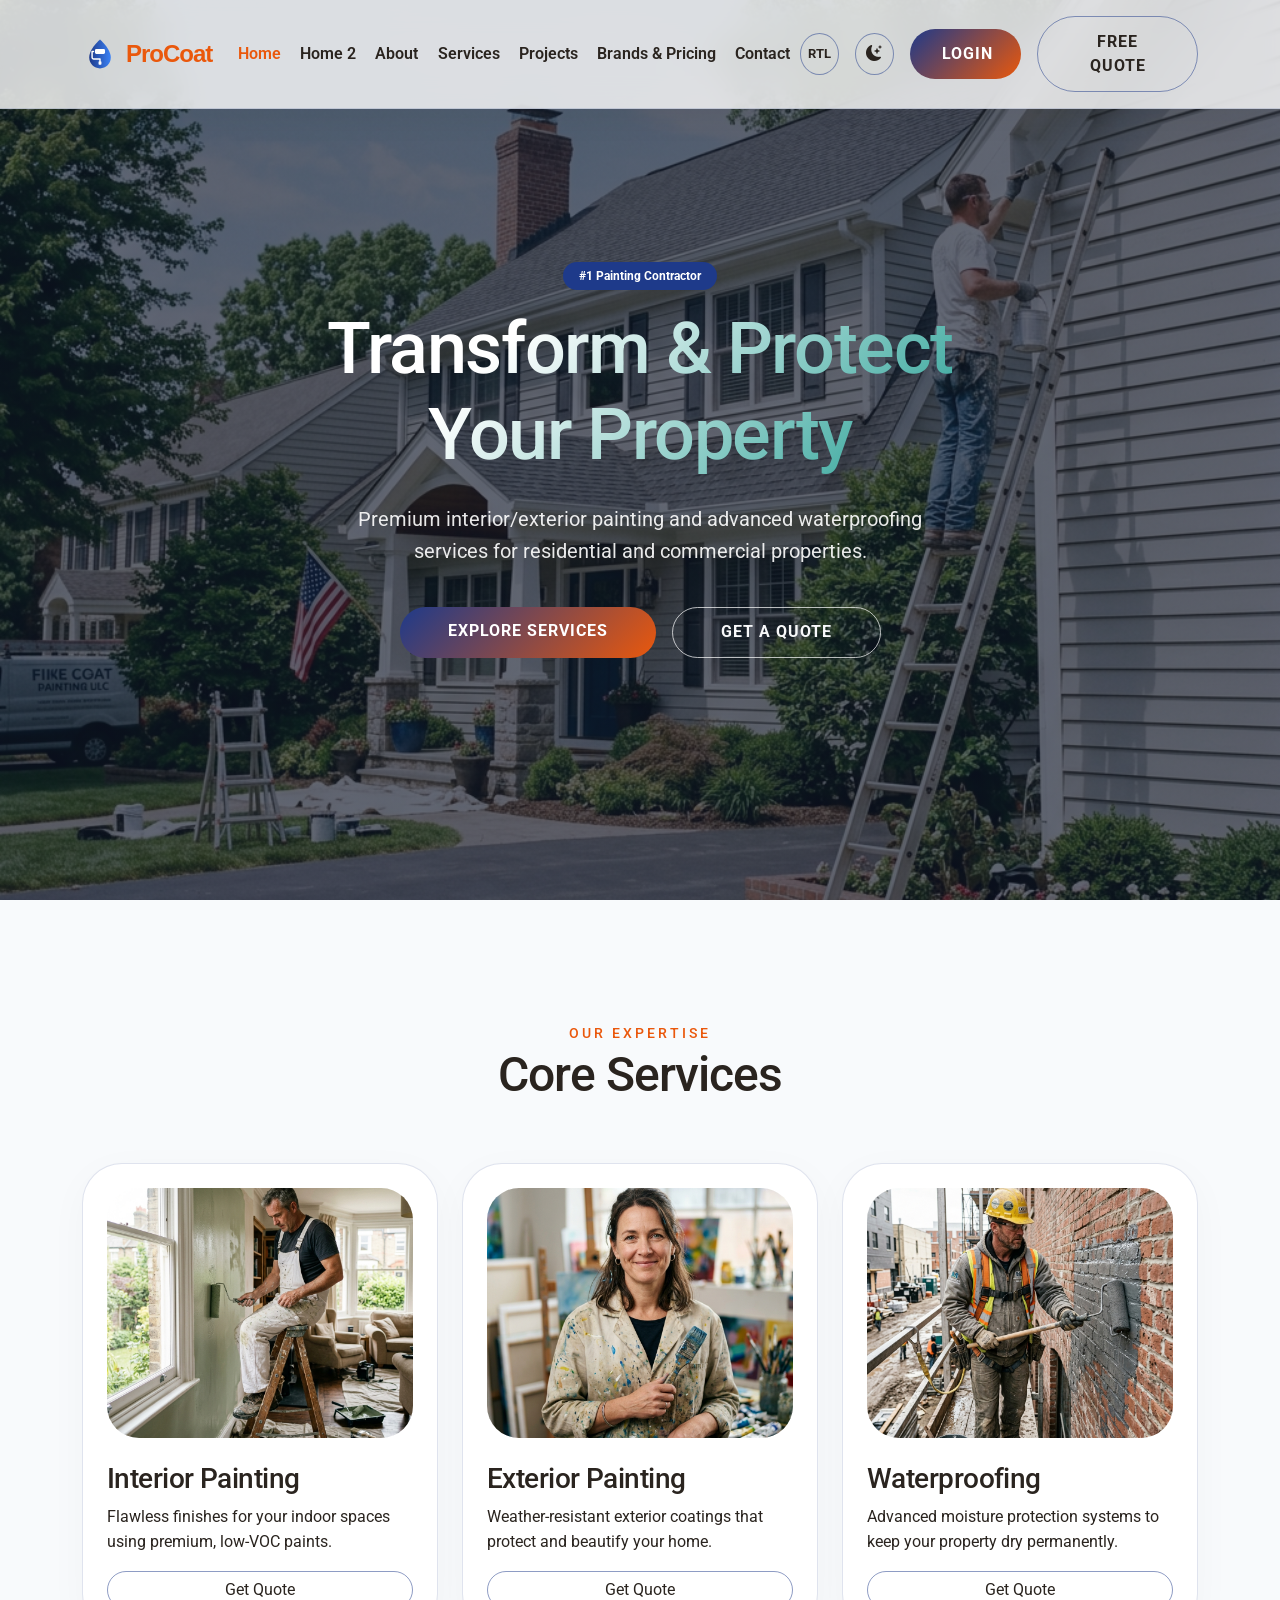
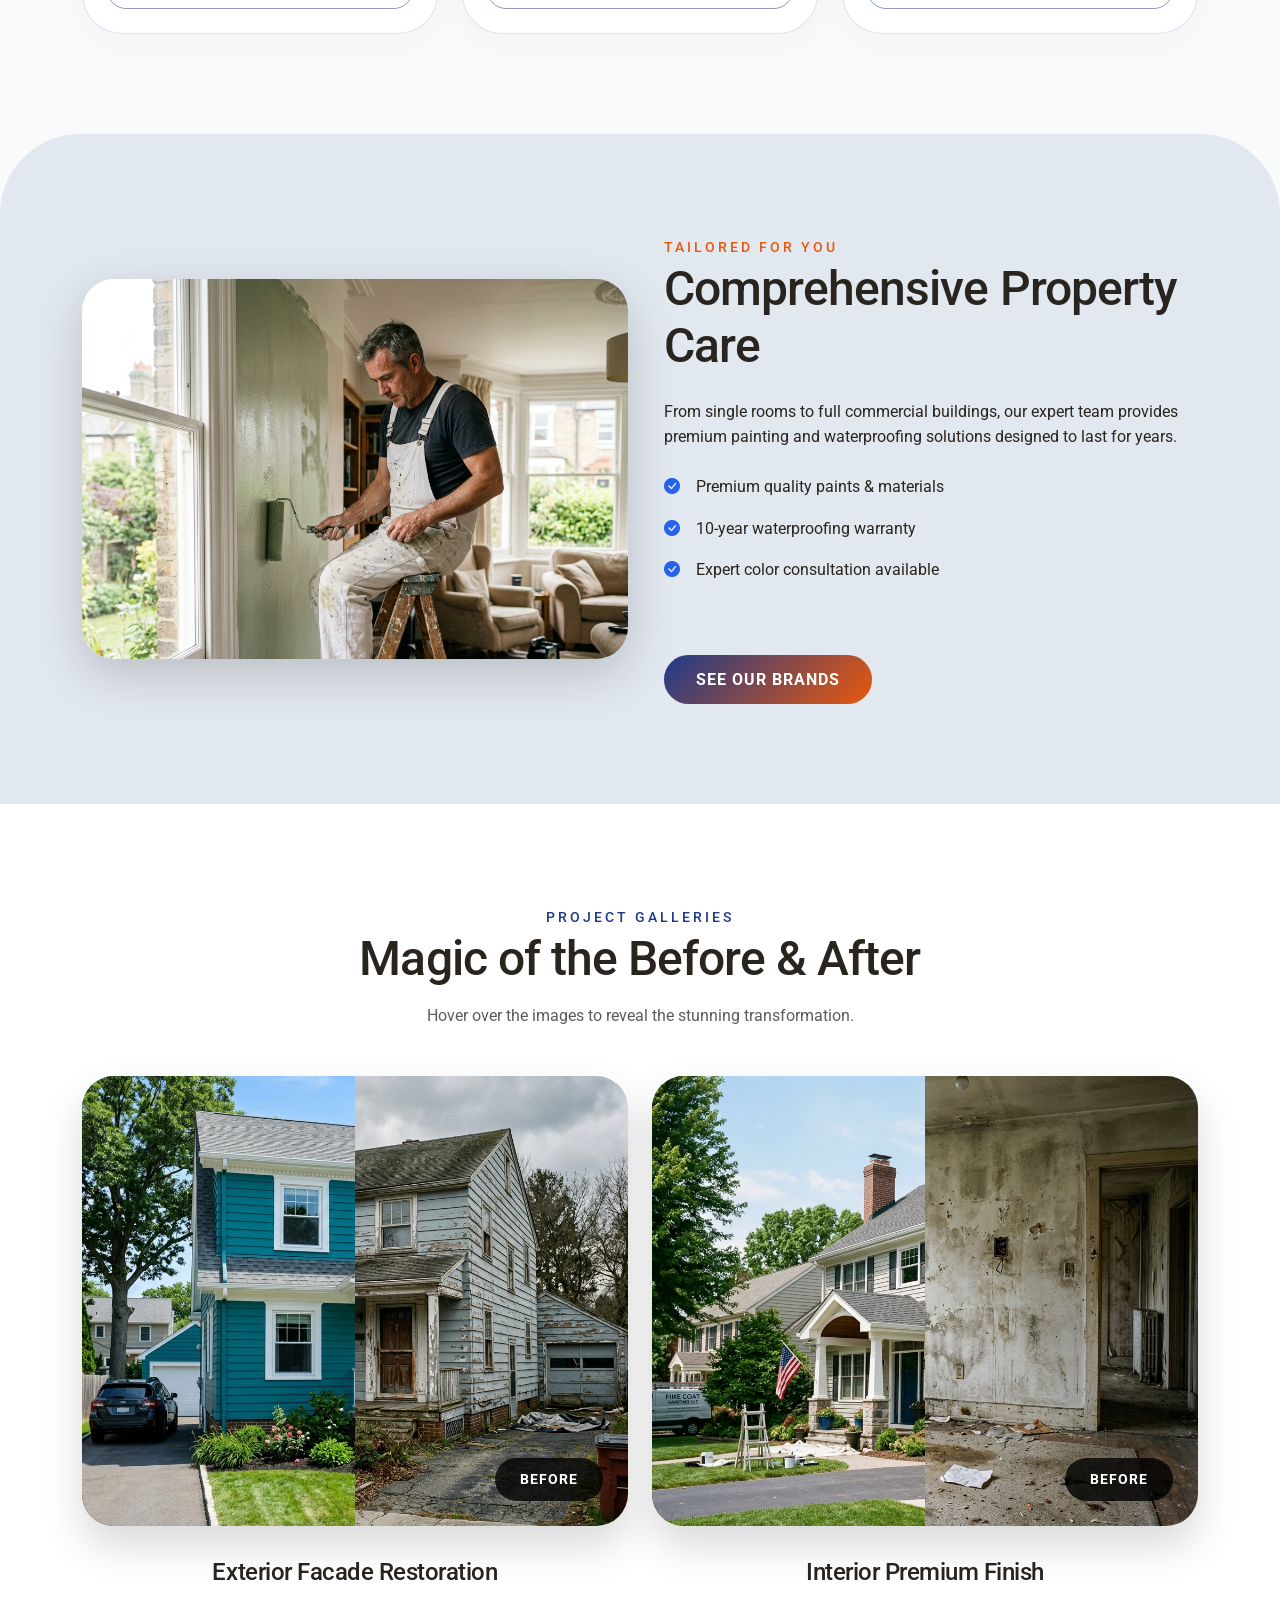
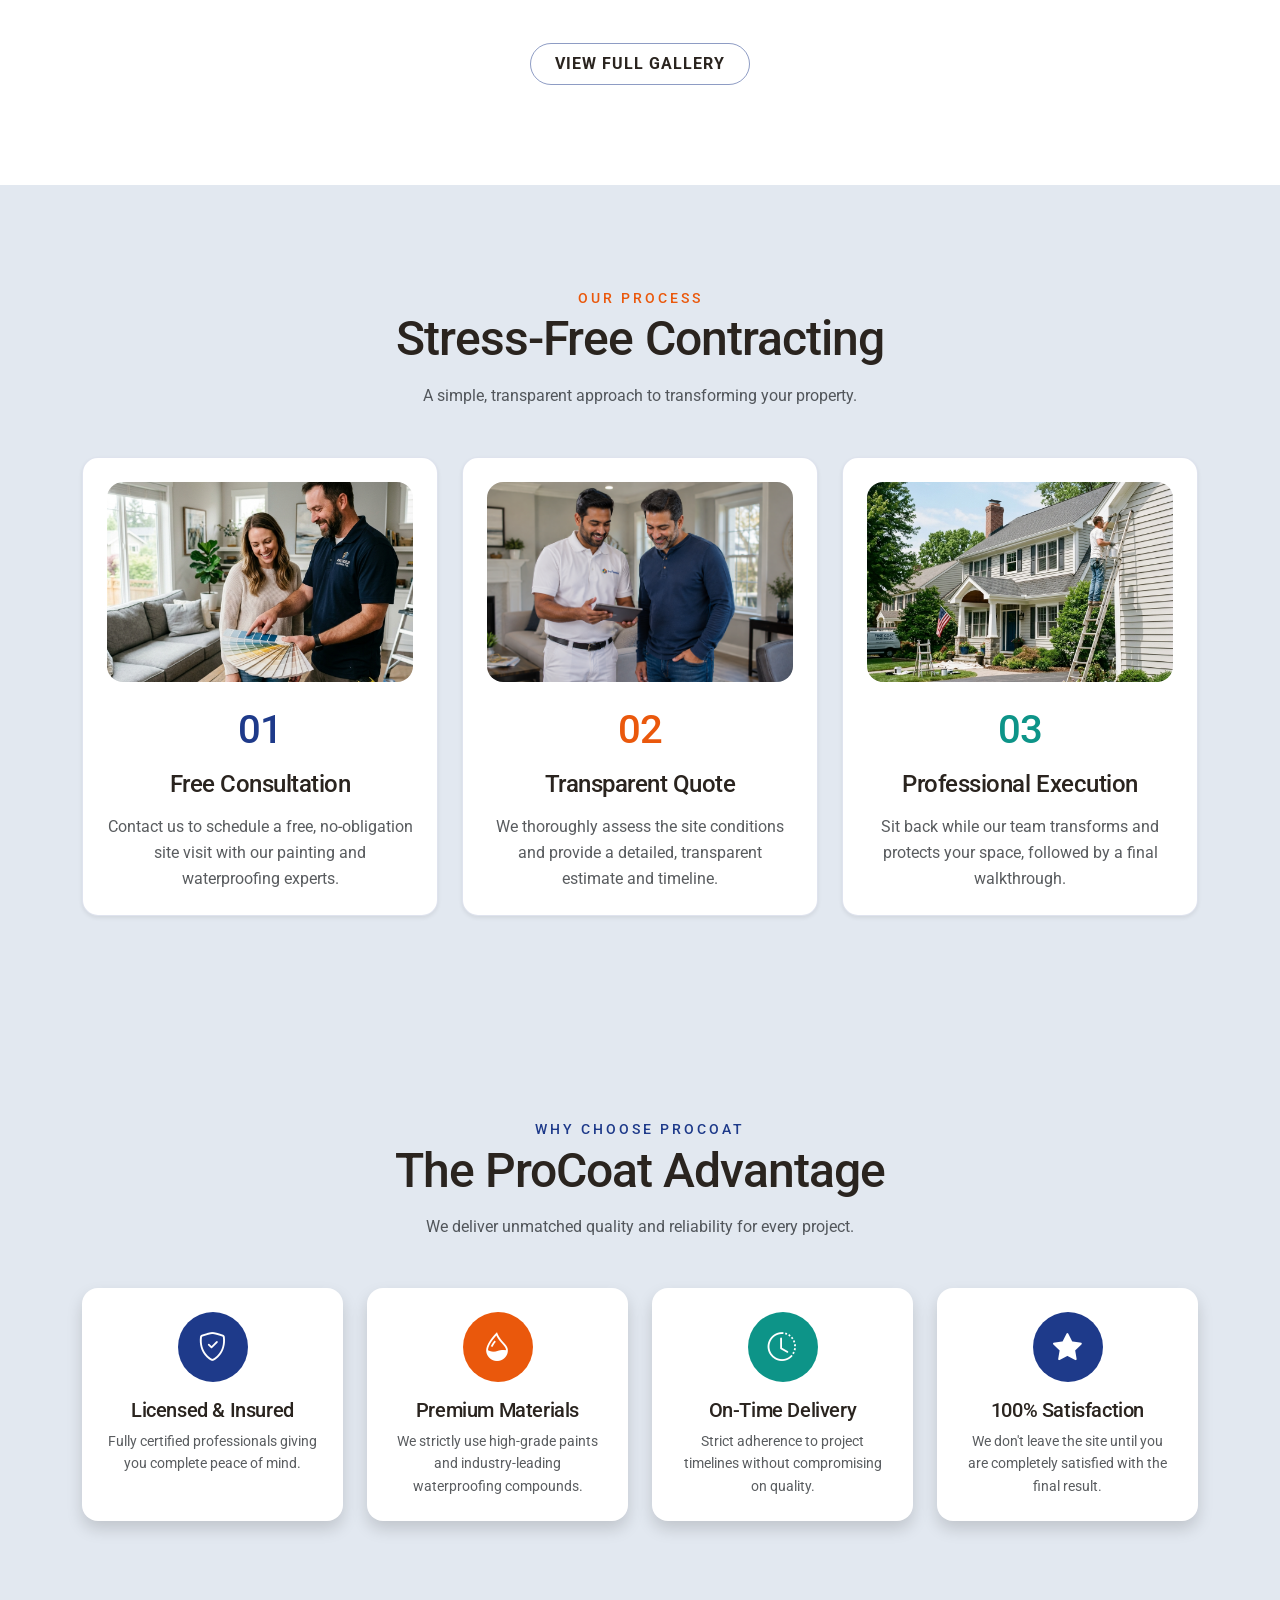
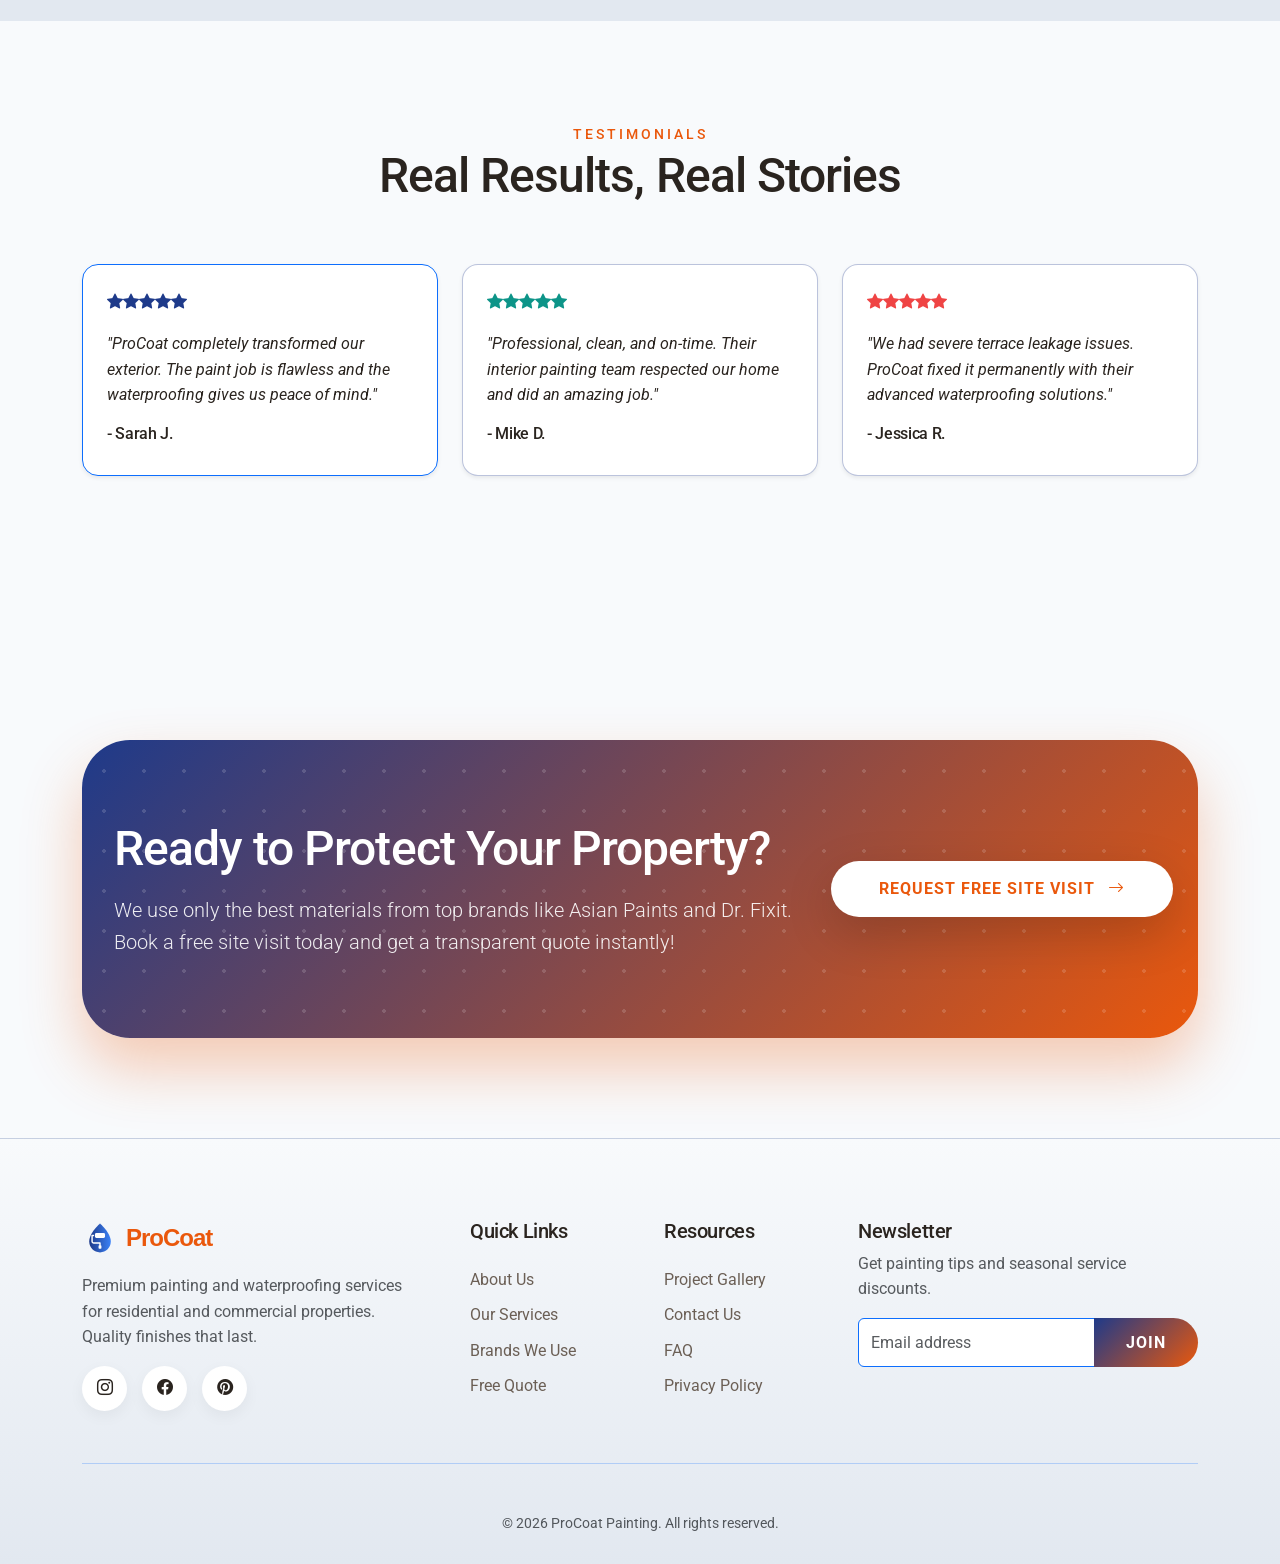
==== commit 03570e16: "1ST COMMIT" ====
--- a/index.html
+++ b/index.html
@@ -82,7 +82,7 @@
                     <li class="nav-item"><a class="nav-link" href="home-2.html">Home 2</a></li>
                     <li class="nav-item"><a class="nav-link" href="about.html">About</a></li>
                     <li class="nav-item"><a class="nav-link" href="services.html">Services</a></li>
-                    <li class="nav-item"><a class="nav-link" href="gallery.html">Gallery</a></li>
+                    <li class="nav-item"><a class="nav-link" href="gallery.html">Projects</a></li>
                     <li class="nav-item"><a class="nav-link" href="pricing.html">Brands & Pricing</a></li>
                     <li class="nav-item"><a class="nav-link" href="contact.html">Contact</a></li>
                     <li class="nav-item d-lg-none mt-2">
@@ -181,7 +181,7 @@
                         <li class="mb-3 d-flex align-items-center gap-3"><i class="bi bi-check-circle-fill text-success"></i> Expert color consultation available</li>
                     </ul>
                     <div class="mt-2">
-                        <a href="brands.html" class="btn btn-project btn-primary-fest">See Our Brands</a>
+                        <a href="pricing.html#premium-materials" class="btn btn-project btn-primary-fest">See Our Brands</a>
                     </div>
                 </div>
             </div>
@@ -243,7 +243,7 @@
             <div class="row g-4 justify-content-center">
                 <!-- Step 1 -->
                 <div class="col-md-6 col-lg-4">
-                    <div class="service-card p-4 text-center h-100 shadow-sm border-0 rounded-4" style="background: var(--card-bg);">
+                    <div class="service-card p-4 text-center h-100 shadow-sm rounded-4" style="background: var(--card-bg);">
                         <img src="assets/images/contractor_client.png" class="img-fluid rounded-4 mb-4" alt="Consultation" style="height: 200px; width: 100%; object-fit: cover;">
                         <div class="h1 text-primary fw-bold mb-3">01</div>
                         <h4 class="text-main mb-3">Free Consultation</h4>
@@ -252,7 +252,7 @@
                 </div>
                 <!-- Step 2 -->
                 <div class="col-md-6 col-lg-4">
-                    <div class="service-card p-4 text-center h-100 shadow-sm border-0 rounded-4" style="background: var(--card-bg);">
+                    <div class="service-card p-4 text-center h-100 shadow-sm rounded-4" style="background: var(--card-bg);">
                         <img src="assets/images/hero_pricing.png" class="img-fluid rounded-4 mb-4" alt="Estimate" style="height: 200px; width: 100%; object-fit: cover;">
                         <div class="h1 text-orange fw-bold mb-3">02</div>
                         <h4 class="text-main mb-3">Transparent Quote</h4>
@@ -261,7 +261,7 @@
                 </div>
                 <!-- Step 3 -->
                 <div class="col-md-6 col-lg-4">
-                    <div class="service-card p-4 text-center h-100 shadow-sm border-0 rounded-4" style="background: var(--card-bg);">
+                    <div class="service-card p-4 text-center h-100 shadow-sm rounded-4" style="background: var(--card-bg);">
                         <img src="assets/images/exterior_painting.png" class="img-fluid rounded-4 mb-4" alt="Execution" style="height: 200px; width: 100%; object-fit: cover;">
                         <div class="h1 text-info fw-bold mb-3">03</div>
                         <h4 class="text-main mb-3">Professional Execution</h4>
@@ -409,7 +409,6 @@
                     <p class="text-muted">Premium painting and waterproofing services for residential and commercial properties. Quality finishes that last.</p>
                     <div class="social-icons">
                         <a href="#" class="social-icon"><i class="bi bi-instagram"></i></a>
-                        <a href="#" class="social-icon"><i class="bi bi-tiktok"></i></a>
                         <a href="#" class="social-icon"><i class="bi bi-facebook"></i></a>
                         <a href="#" class="social-icon"><i class="bi bi-pinterest"></i></a>
                     </div>
@@ -419,7 +418,7 @@
                     <ul>
                         <li><a href="about.html">About Us</a></li>
                         <li><a href="services.html">Our Services</a></li>
-                        <li><a href="brands.html">Brands We Use</a></li>
+                        <li><a href="pricing.html#premium-materials">Brands We Use</a></li>
                         <li><a href="quote.html">Free Quote</a></li>
                     </ul>
                 </div>
--- a/assets/css/style.css
+++ b/assets/css/style.css
@@ -160,7 +160,7 @@
 
 .btn-outline-fest:hover {
     background: var(--sunflower-yellow);
-    color: #2a241f;
+    color: #ffffff;
 }
 
 .nav-icon-btn {
@@ -246,7 +246,7 @@
     left: 0;
     width: 100%;
     height: 100%;
-    pointer-propertys: none;
+    pointer-events: none;
     z-index: 0;
 }
 
@@ -1141,11 +1141,20 @@
     position: relative;
     overflow: hidden;
     height: 100%;
+    display: flex;
+    flex-direction: column;
     border: 1px solid rgba(0,0,0,0.05);
 }
 .pricing-card:hover {
     transform: translateY(-10px);
     box-shadow: 0 25px 50px rgba(0,0,0,0.1);
+}
+.pricing-card .btn {
+    min-height: 76px;
+    display: flex;
+    align-items: center;
+    justify-content: center;
+    line-height: 1.2;
 }
 .pricing-icon-wrap {
     width: 80px;
@@ -1172,20 +1181,26 @@
 }
 .pricing-premium .pricing-icon-wrap {
     background: rgba(255,255,255,0.1);
-    color: var(--sunflower-yellow);
+    color: var(--sky-orange);
 }
 .pricing-premium .text-muted {
     color: rgba(255,255,255,0.7) !important;
 }
 .pricing-premium li {
     border-color: rgba(255,255,255,0.1) !important;
+}
+.pricing-list {
+    text-align: left;
+    margin-left: auto;
+    margin-right: auto;
+    display: inline-block;
 }
 .pricing-list li {
     padding: 1rem 0;
     border-bottom: 1px solid rgba(0,0,0,0.05);
     display: flex;
     align-items: center;
-    justify-content: center;
+    justify-content: flex-start;
     gap: 10px;
 }
 .pricing-list li:last-child {
--- a/assets/css/dark-mode.css
+++ b/assets/css/dark-mode.css
@@ -24,7 +24,7 @@
 
 body[data-theme='dark'] .nav-link:hover, 
 body[data-theme='dark'] .nav-link.active {
-    background: #3a3324;
+    background: transparent;
     color: var(--sunflower-yellow);
 }
 
@@ -136,23 +136,6 @@
     color: var(--sky-orange) !important;
 }
 
-/* --- text-primary → brand yellow --- */
-body[data-theme='dark'] .text-primary {
-    color: var(--sunflower-yellow) !important;
-}
-
-/* --- text colors → remap all status colors to yellow to remove unrelated colors --- */
-body[data-theme='dark'] .text-success,
-body[data-theme='dark'] .text-danger,
-body[data-theme='dark'] .text-warning {
-    color: var(--sunflower-yellow) !important;
-}
-
-/* --- bg-info → brand orange-tinted background --- */
-body[data-theme='dark'] .bg-info {
-    background-color: var(--sky-orange) !important;
-}
-
 /* --- backgrounds → brand yellow tones --- */
 body[data-theme='dark'] .bg-primary,
 body[data-theme='dark'] .bg-success,
@@ -163,8 +146,22 @@
 body[data-theme='dark'] .bg-primary-subtle {
     background-color: rgba(250, 204, 21, 0.15) !important;
 }
+
+/* --- text-primary → brand yellow --- */
 body[data-theme='dark'] .text-primary {
     color: var(--sunflower-yellow) !important;
+}
+
+/* --- text colors → remap all status colors to yellow to remove unrelated colors --- */
+body[data-theme='dark'] .text-success,
+body[data-theme='dark'] .text-danger,
+body[data-theme='dark'] .text-warning {
+    color: var(--sky-orange) !important;
+}
+
+/* --- bg-info → brand orange-tinted background --- */
+body[data-theme='dark'] .bg-info {
+    background-color: var(--sky-orange) !important;
 }
 
 /* --- borders → remap off-brand colored borders to brand colors --- */
@@ -178,7 +175,6 @@
 body[data-theme='dark'] .border-success {
     border-color: rgba(250, 204, 21, 0.3) !important; /* same sunflower yellow */
 }
-
 /* --- badge bg-info → brand orange --- */
 body[data-theme='dark'] .badge.bg-info {
     background-color: var(--sky-orange) !important;
@@ -227,3 +223,14 @@
 body[data-theme='dark'] h3.text-info {
     color: var(--sunflower-yellow) !important;
 }
+
+/* Pricing Cards Dark Mode Fix */
+body[data-theme='dark'] .pricing-card {
+    background: var(--card-bg);
+    border-color: var(--border-color);
+}
+
+body[data-theme='dark'] .pricing-premium {
+    background: linear-gradient(135deg, #2b1f15 0%, #1a1510 100%); /* A nice dark warm gradient to match the orange theme */
+    border: 1px solid var(--sunflower-yellow);
+}
--- a/assets/css/rtl.css
+++ b/assets/css/rtl.css
@@ -114,3 +114,71 @@
     margin-left: 0 !important;
     margin-right: auto !important;
 }
+
+/* Methodology Process Timeline RTL overrides */
+body[dir='rtl'] .process-timeline {
+    padding-left: 0;
+    padding-right: 2.5rem;
+    border-left: none;
+    border-right: 3px solid var(--secondary-bg);
+}
+
+body[dir='rtl'] .process-node {
+    border-left: none;
+    border-right: 0px solid transparent;
+}
+
+body[dir='rtl'] .process-node::before {
+    left: auto;
+    right: -2.5rem;
+    transform: translateY(-50%) translateX(1.5px);
+}
+
+body[dir='rtl'] .process-node:hover {
+    transform: translateX(-15px) scale(1.02);
+    border-left: none;
+    border-right: 6px solid var(--sky-orange);
+}
+
+body[dir='rtl'] .process-node:hover::before {
+    transform: translateY(-50%) translateX(1.5px) scale(1.2);
+}
+
+/* About Page Growth Timeline RTL overrides */
+body[dir='rtl'] .timeline-item:nth-child(odd) {
+    left: auto;
+    right: 0;
+    text-align: left;
+}
+body[dir='rtl'] .timeline-item:nth-child(even) {
+    left: auto;
+    right: 50%;
+    text-align: right;
+}
+body[dir='rtl'] .timeline-item:nth-child(odd) .timeline-dot {
+    right: auto;
+    left: -12px;
+}
+body[dir='rtl'] .timeline-item:nth-child(even) .timeline-dot {
+    left: auto;
+    right: -12px;
+}
+
+@media (max-width: 768px) {
+    body[dir='rtl'] .growth-timeline::before {
+        left: auto;
+        right: 20px;
+    }
+    body[dir='rtl'] .timeline-item {
+        padding-left: 0;
+        padding-right: 50px;
+        left: auto !important;
+        right: 0 !important;
+        text-align: right !important;
+    }
+    body[dir='rtl'] .timeline-item:nth-child(odd) .timeline-dot,
+    body[dir='rtl'] .timeline-item:nth-child(even) .timeline-dot {
+        left: auto;
+        right: 8px;
+    }
+}
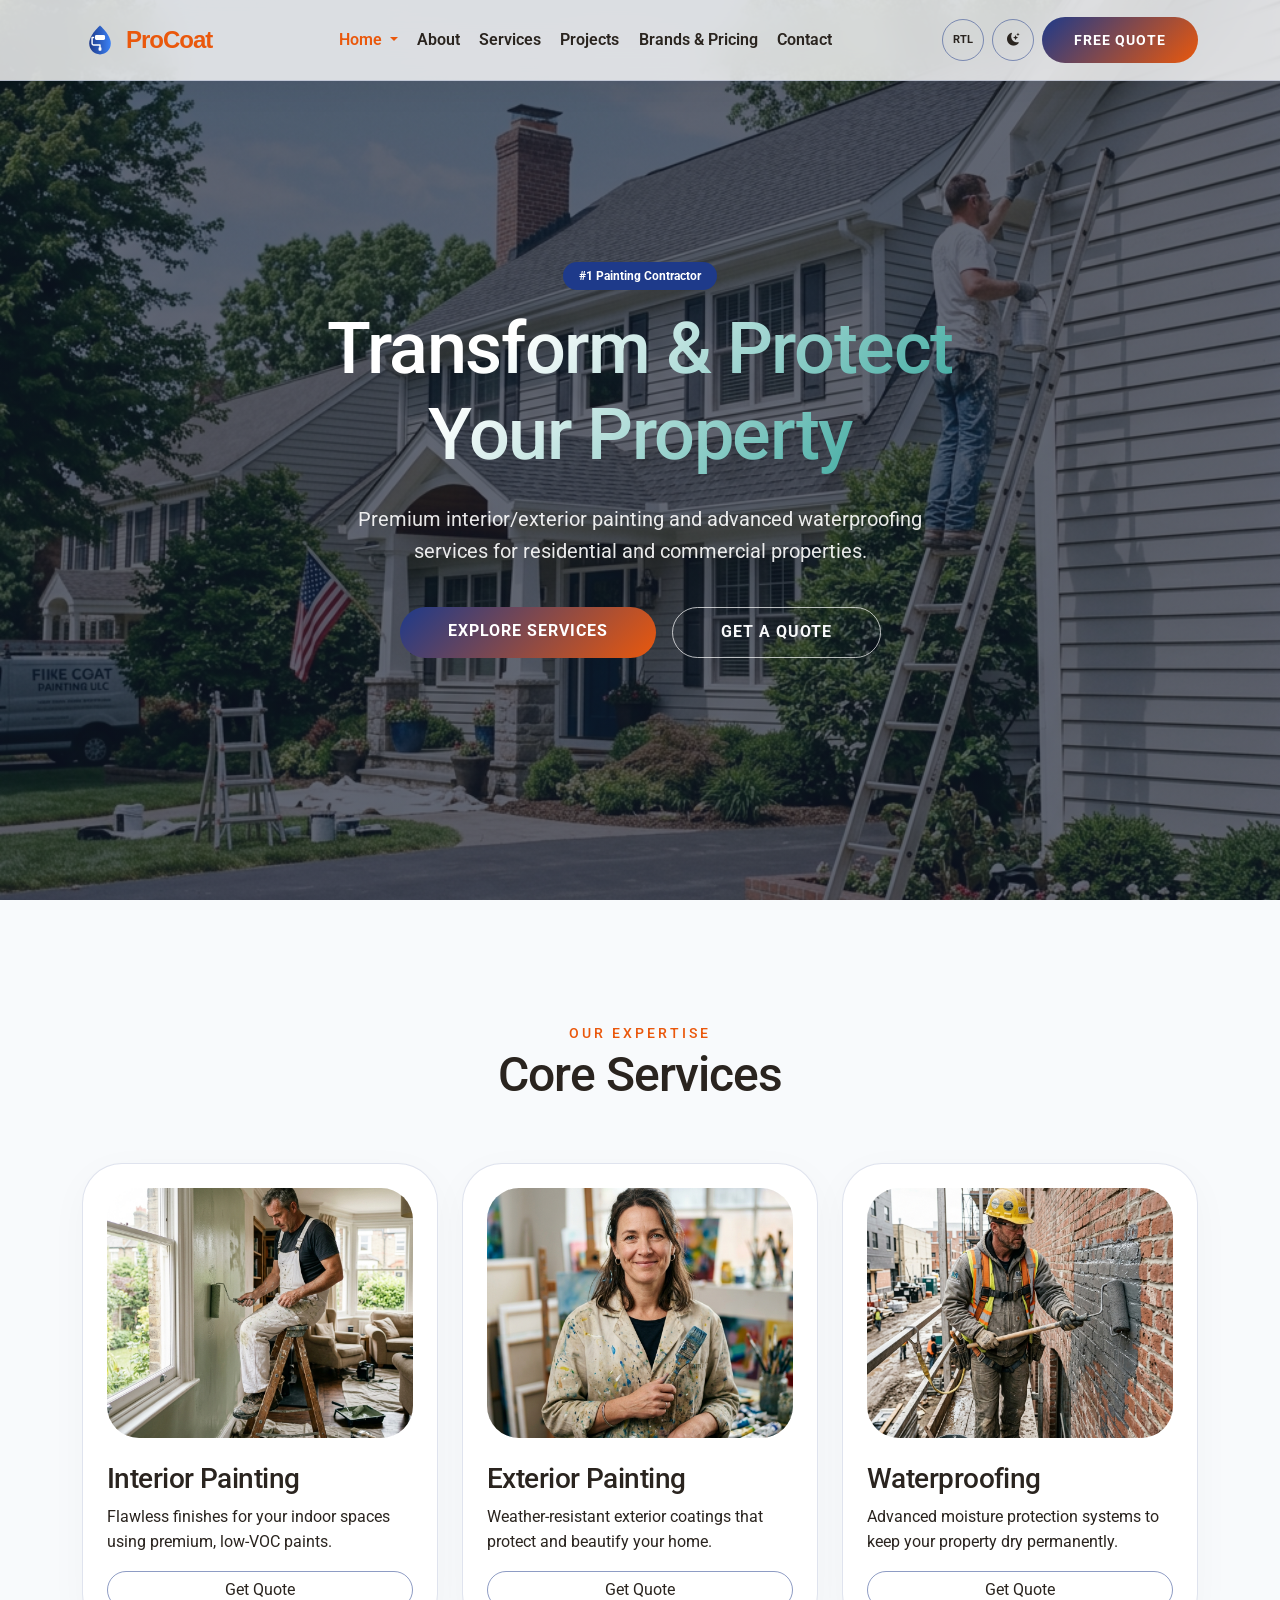
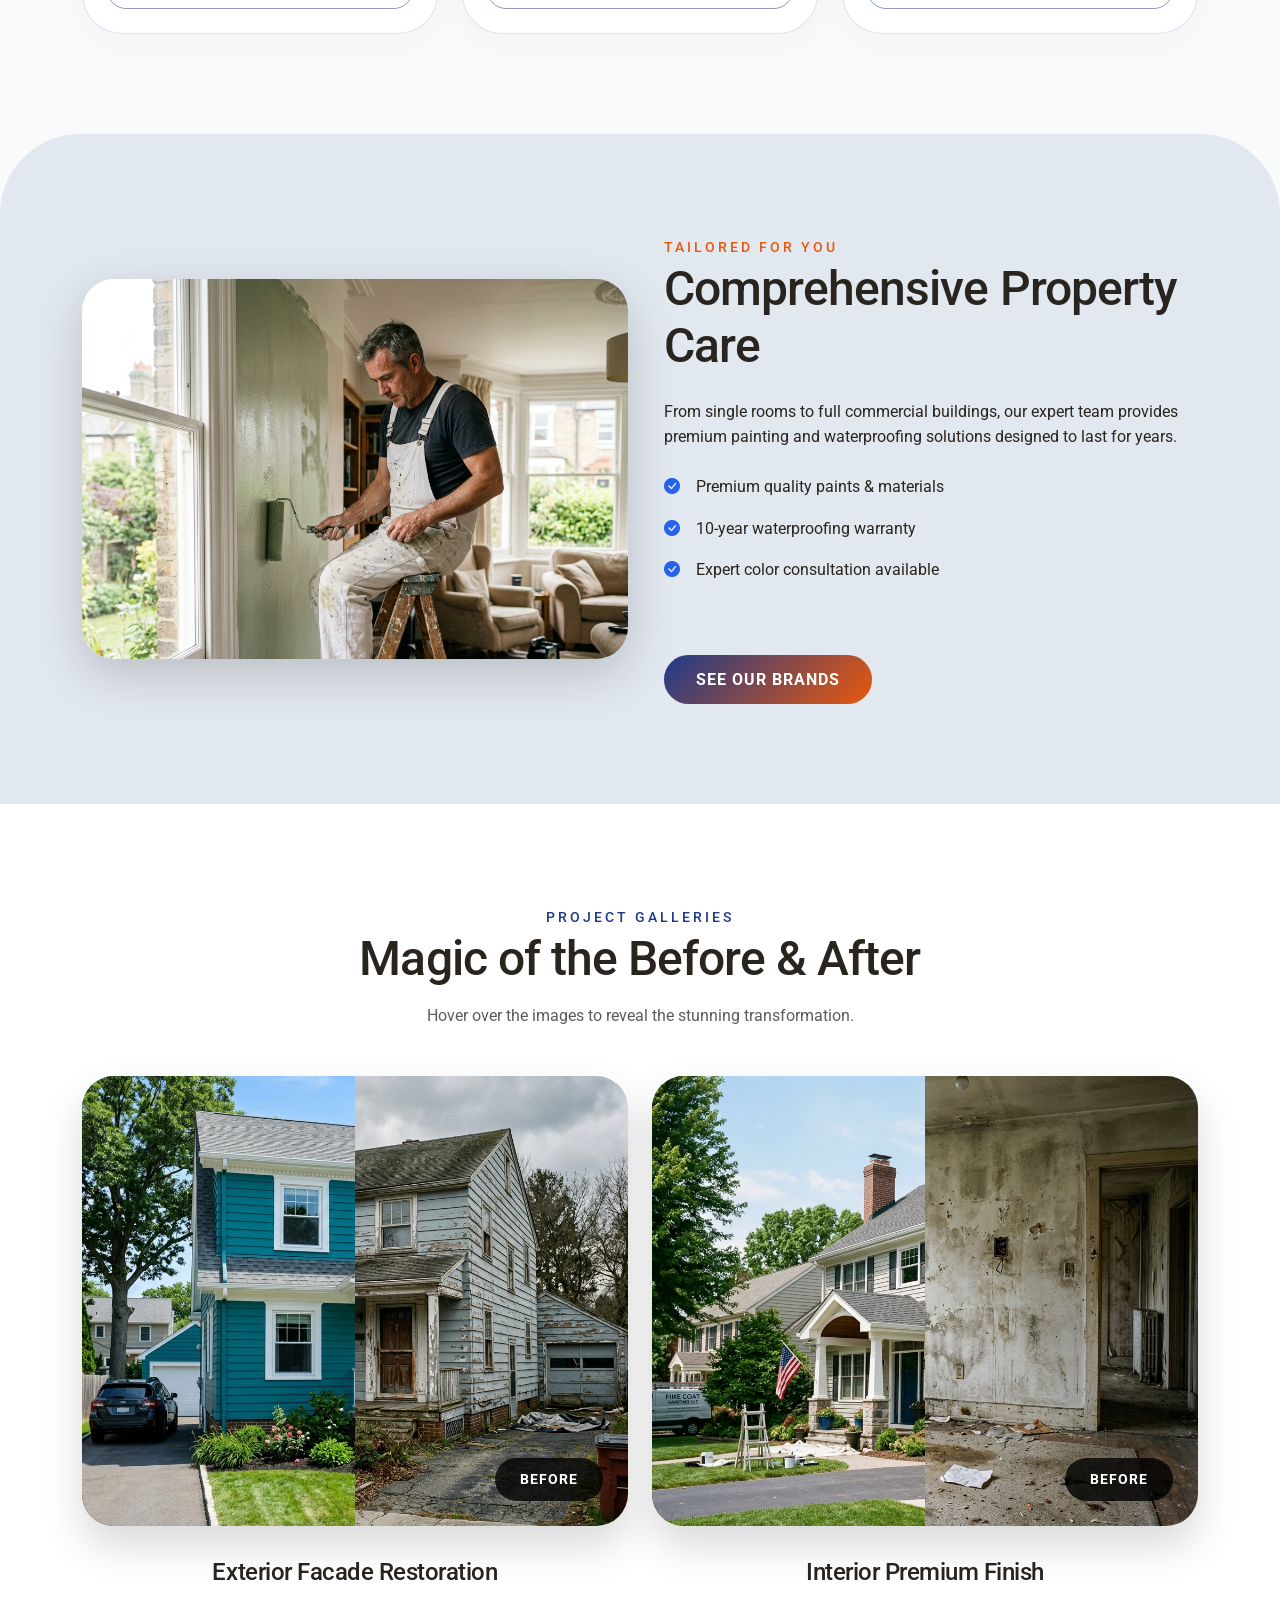
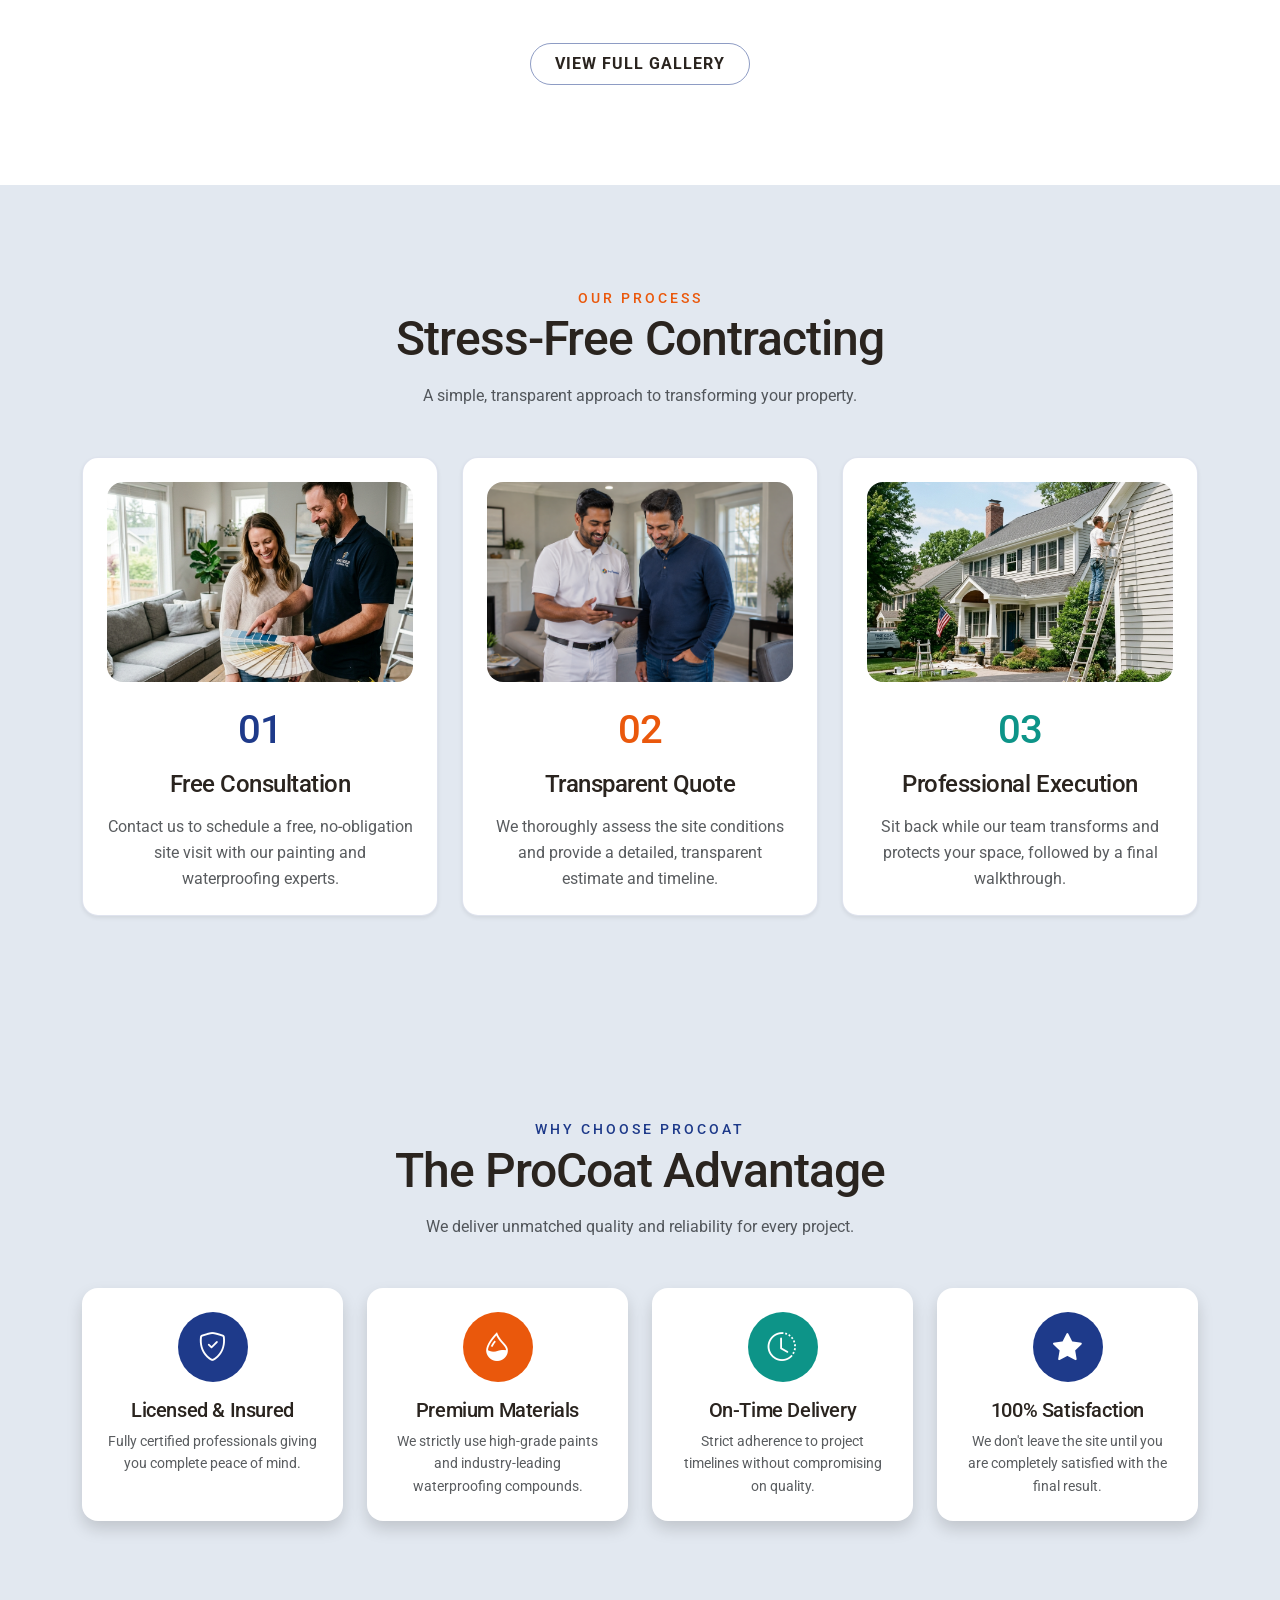
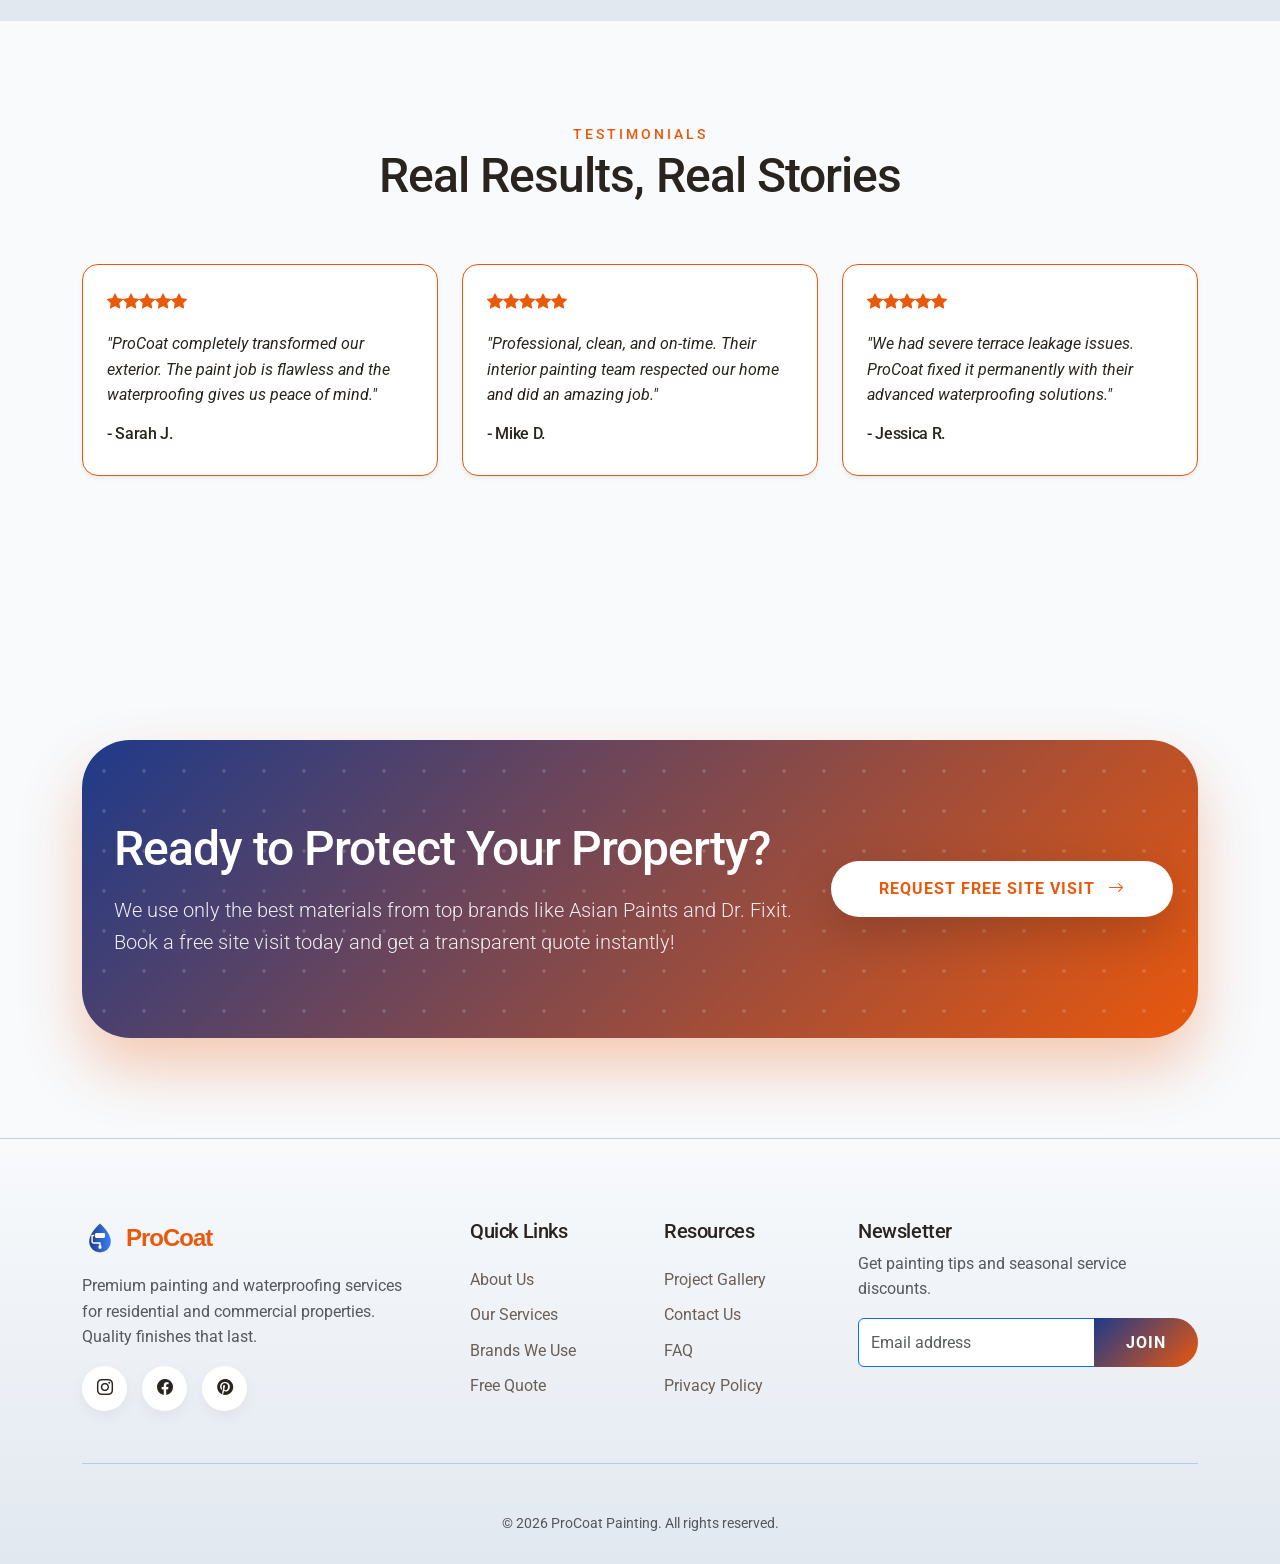
==== commit 6f244b33: "2nd commit" ====
--- a/index.html
+++ b/index.html
@@ -78,8 +78,15 @@
             </button>
             <div class="collapse navbar-collapse" id="navbarNav">
                                 <ul class="navbar-nav mx-auto">
-                    <li class="nav-item"><a class="nav-link active" href="index.html">Home</a></li>
-                    <li class="nav-item"><a class="nav-link" href="home-2.html">Home 2</a></li>
+                    <li class="nav-item dropdown">
+                        <a class="nav-link dropdown-toggle active" href="#" id="homeDropdown" role="button" data-bs-toggle="dropdown" aria-expanded="false">
+                            Home
+                        </a>
+                        <ul class="dropdown-menu" aria-labelledby="homeDropdown">
+                            <li><a class="dropdown-item active" href="index.html">Home 1</a></li>
+                            <li><a class="dropdown-item" href="home-2.html">Home 2</a></li>
+                        </ul>
+                    </li>
                     <li class="nav-item"><a class="nav-link" href="about.html">About</a></li>
                     <li class="nav-item"><a class="nav-link" href="services.html">Services</a></li>
                     <li class="nav-item"><a class="nav-link" href="gallery.html">Projects</a></li>
@@ -87,16 +94,14 @@
                     <li class="nav-item"><a class="nav-link" href="contact.html">Contact</a></li>
                     <li class="nav-item d-lg-none mt-2">
                         <div class="d-flex gap-2 px-2 pb-2">
-                            <button class="btn btn-project btn-primary-fest flex-fill" onclick="location.href='login.html'">Login</button>
-                            <button class="btn btn-project btn-outline-fest flex-fill" onclick="location.href='quote.html'">Free Quote</button>
+                            <button class="btn btn-project btn-primary-fest btn-sm flex-fill" onclick="location.href='quote.html'">Free Quote</button>
                         </div>
                     </li>
                 </ul>
-                <div class="d-flex align-items-center gap-3">
-                    <button id="rtl-toggle" class="btn btn-outline-fest nav-icon-btn fw-bold" style="font-size: 0.8rem;">RTL</button>
-                    <button id="theme-toggle" class="btn btn-outline-fest nav-icon-btn"><i class="bi bi-moon-stars-fill"></i></button>
-                    <button class="btn btn-project btn-primary-fest d-none d-lg-block" onclick="location.href='login.html'">Login</button>
-                    <button class="btn btn-project btn-outline-fest d-none d-lg-block" onclick="location.href='quote.html'">Free Quote</button>
+                <div class="d-flex align-items-center gap-2">
+                    <button id="rtl-toggle" class="btn btn-outline-fest nav-icon-btn btn-sm fw-bold" style="font-size: 0.7rem; padding: 0.25rem 0.5rem;">RTL</button>
+                    <button id="theme-toggle" class="btn btn-outline-fest nav-icon-btn btn-sm" style="padding: 0.25rem 0.5rem;"><i class="bi bi-moon-stars-fill" style="font-size: 0.8rem;"></i></button>
+                    <button class="btn btn-project btn-primary-fest btn-sm d-none d-lg-block" onclick="location.href='quote.html'">Free Quote</button>
                 </div>
             </div>
         </div>
@@ -331,8 +336,8 @@
             </div>
             <div class="row g-4">
                 <div class="col-md-4">
-                    <div class="p-4 rounded-4 shadow-sm border border-primary h-100 d-flex flex-column" style="background: var(--card-bg);">
-                        <div class="mb-3 text-primary">
+                    <div class="p-4 rounded-4 shadow-sm border h-100 d-flex flex-column" style="background: var(--card-bg); border-color: var(--sky-orange) !important;">
+                        <div class="mb-3" style="color: var(--sky-orange);">
                             <i class="bi bi-star-fill"></i><i class="bi bi-star-fill"></i><i class="bi bi-star-fill"></i><i class="bi bi-star-fill"></i><i class="bi bi-star-fill"></i>
                         </div>
                         <p class="fst-italic">"ProCoat completely transformed our exterior. The paint job is flawless and the waterproofing gives us peace of mind."</p>
@@ -340,8 +345,8 @@
                     </div>
                 </div>
                 <div class="col-md-4">
-                    <div class="p-4 rounded-4 shadow-sm border border-info h-100 d-flex flex-column" style="background: var(--card-bg);">
-                        <div class="mb-3 text-info">
+                    <div class="p-4 rounded-4 shadow-sm border h-100 d-flex flex-column" style="background: var(--card-bg); border-color: var(--sky-orange) !important;">
+                        <div class="mb-3" style="color: var(--sky-orange);">
                             <i class="bi bi-star-fill"></i><i class="bi bi-star-fill"></i><i class="bi bi-star-fill"></i><i class="bi bi-star-fill"></i><i class="bi bi-star-fill"></i>
                         </div>
                         <p class="fst-italic">"Professional, clean, and on-time. Their interior painting team respected our home and did an amazing job."</p>
@@ -349,8 +354,8 @@
                     </div>
                 </div>
                 <div class="col-md-4">
-                    <div class="p-4 rounded-4 shadow-sm border border-danger h-100 d-flex flex-column" style="background: var(--card-bg);">
-                        <div class="mb-3 text-danger">
+                    <div class="p-4 rounded-4 shadow-sm border h-100 d-flex flex-column" style="background: var(--card-bg); border-color: var(--sky-orange) !important;">
+                        <div class="mb-3" style="color: var(--sky-orange);">
                             <i class="bi bi-star-fill"></i><i class="bi bi-star-fill"></i><i class="bi bi-star-fill"></i><i class="bi bi-star-fill"></i><i class="bi bi-star-fill"></i>
                         </div>
                         <p class="fst-italic">"We had severe terrace leakage issues. ProCoat fixed it permanently with their advanced waterproofing solutions."</p>
--- a/assets/css/style.css
+++ b/assets/css/style.css
@@ -85,6 +85,17 @@
     color: var(--sky-orange) !important;
 }
 
+/* Dropdown overrides */
+.dropdown-item.active, .dropdown-item:active {
+    background-color: var(--sky-orange);
+    color: #ffffff !important;
+}
+
+.dropdown-item:hover, .dropdown-item:focus {
+    background-color: rgba(234, 88, 12, 0.1);
+    color: var(--sky-orange);
+}
+
 .navbar-brand,
 .navbar-brand:hover,
 .navbar-brand:focus {
--- a/assets/css/dark-mode.css
+++ b/assets/css/dark-mode.css
@@ -194,7 +194,7 @@
 /* --- btn-secondary-fest: remap teal+green gradient to yellow+orange --- */
 body[data-theme='dark'] .btn-secondary-fest {
     background: linear-gradient(135deg, var(--sunflower-yellow), var(--sky-orange)) !important;
-    color: #0f172a !important;
+    color: #ffffff !important;
 }
 
 /* --- form-select dark mode background fix --- */
